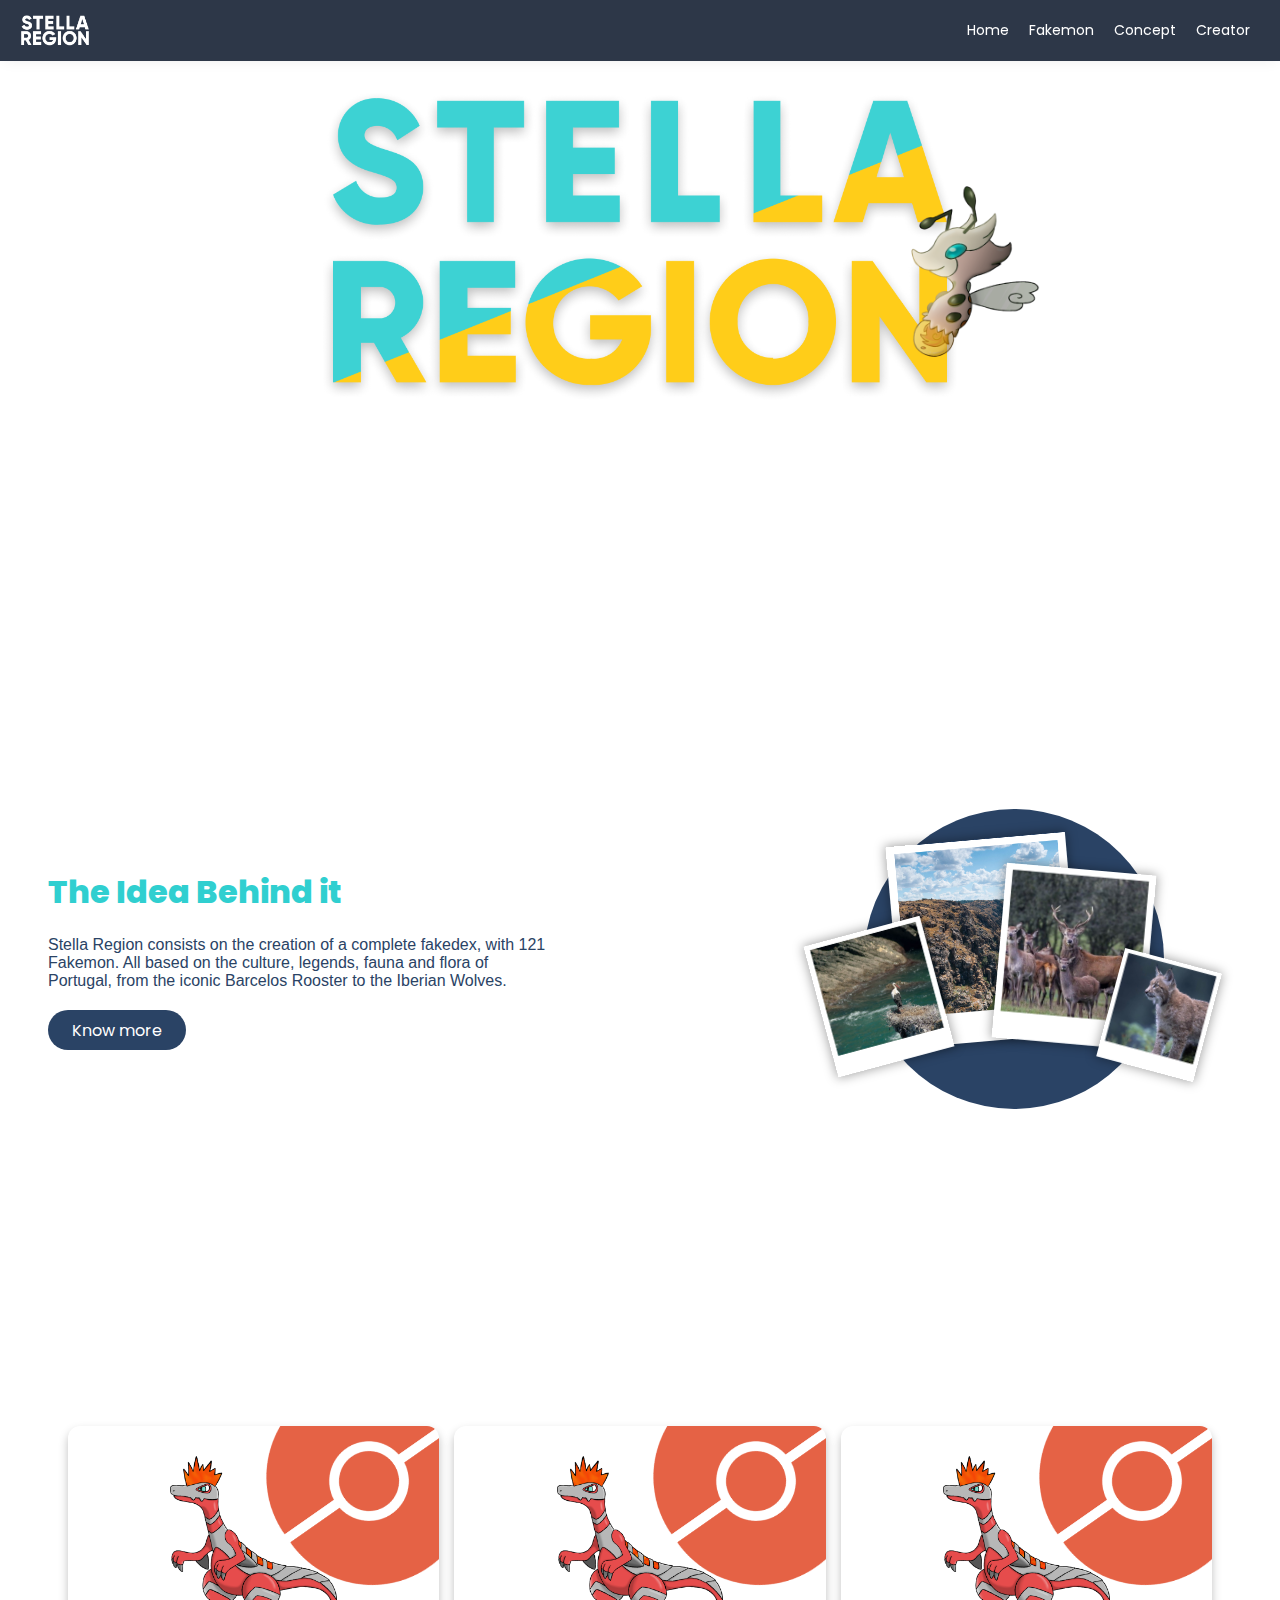
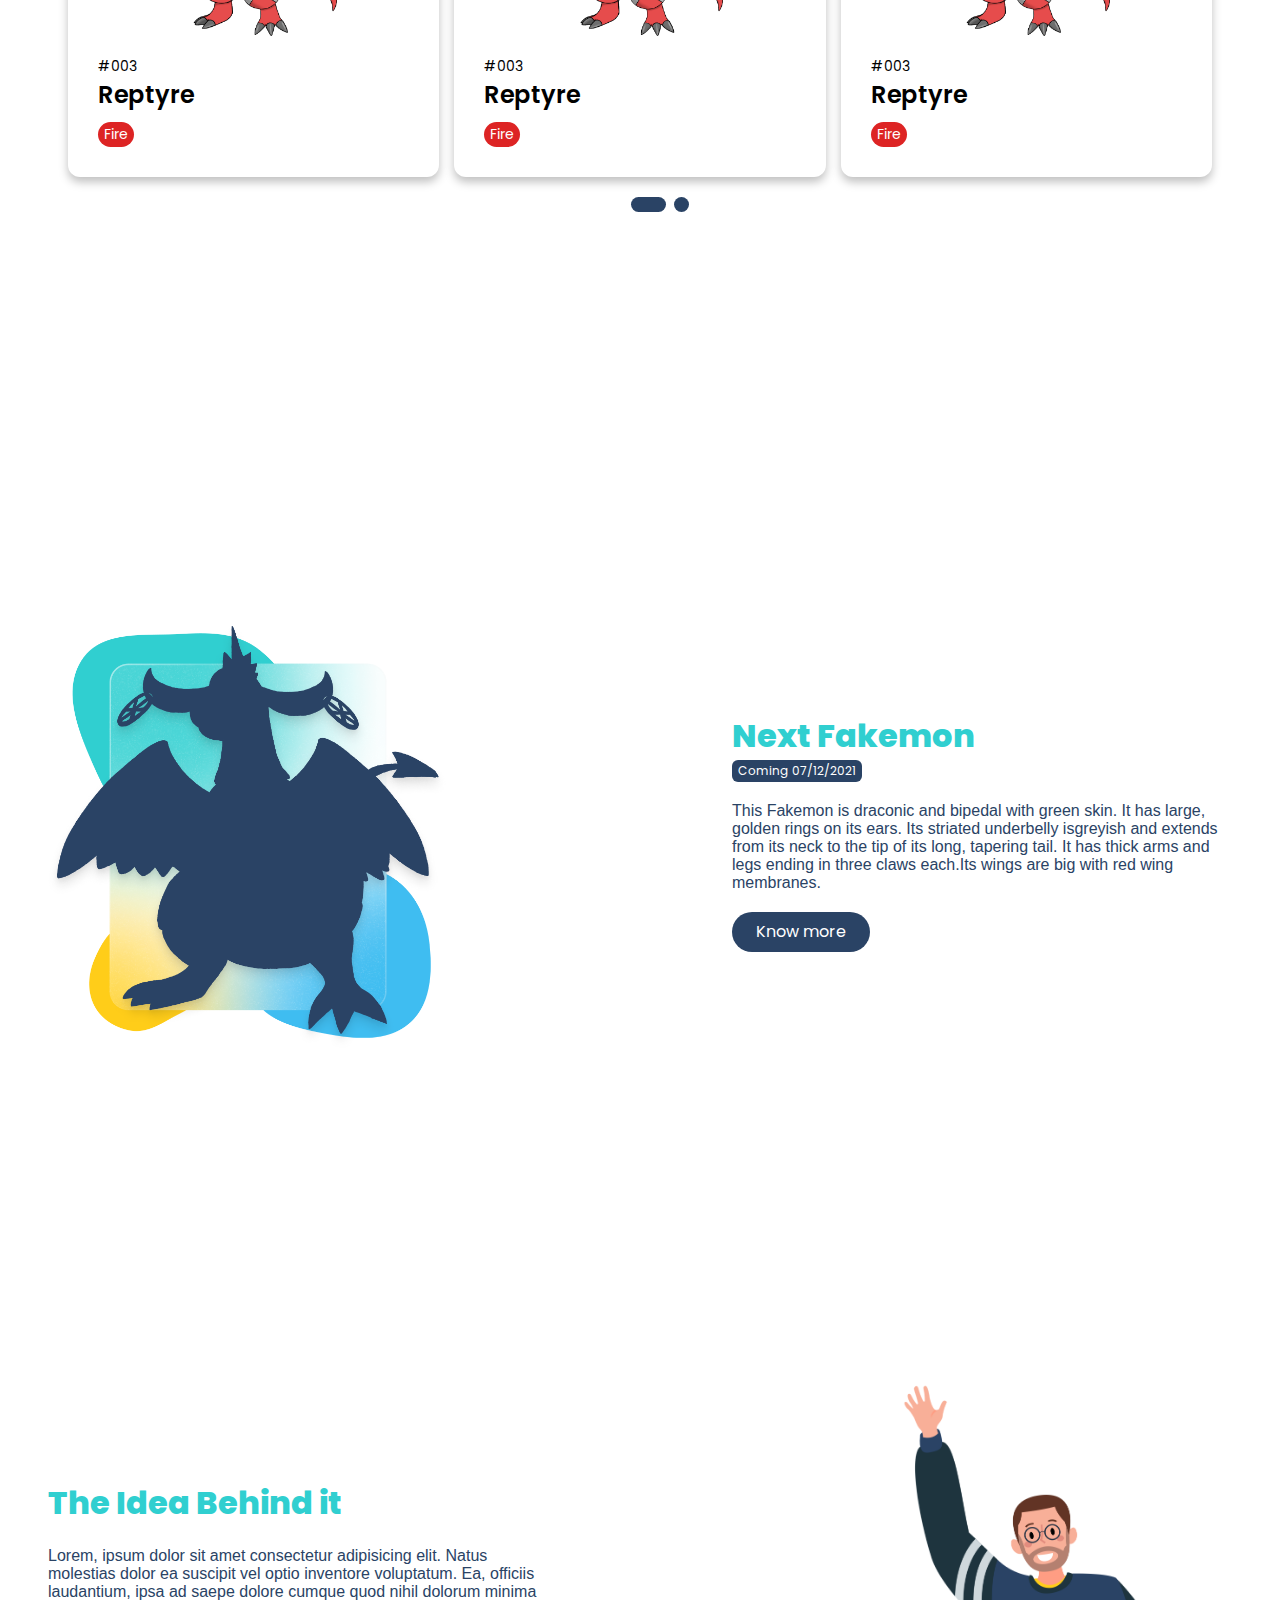
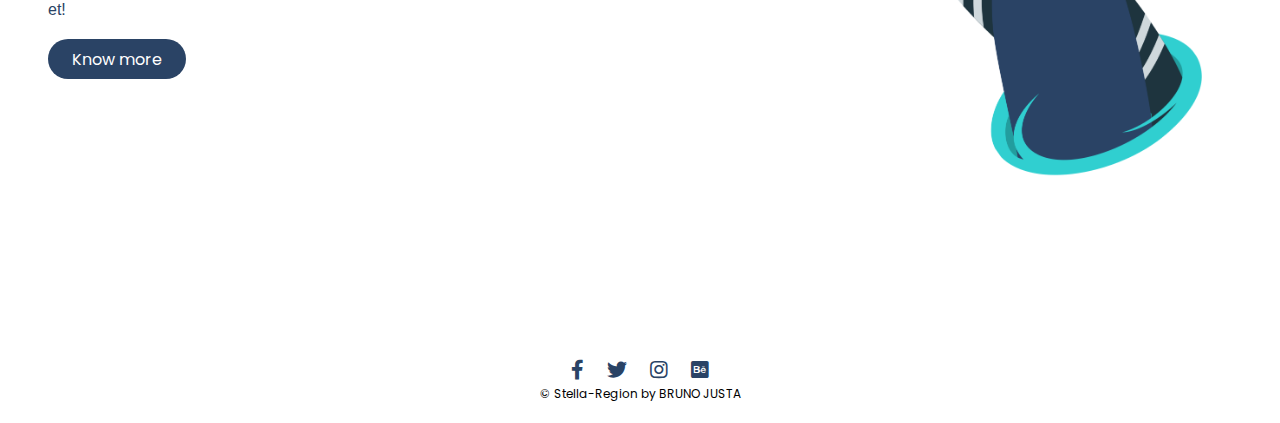
==== index.html @ 20114330 "home" ====
<!DOCTYPE html>
<html lang="en">

<head>
    <meta charset="UTF-8" />
    <meta http-equiv="X-UA-Compatible" content="IE=edge" />
    <meta name="viewport" content="width=device-width, initial-scale=1, shrink-to-fit=no" />
    <title>Document</title>
    <link rel="stylesheet" href="./home.css" />
    <link rel="stylesheet" href="https://cdnjs.cloudflare.com/ajax/libs/font-awesome/5.15.2/css/all.min.css" />
</head>

<body>
    <div class="nav">
        <img src="./logo.png" alt="" srcset="" style="width: 70px" />
        <ul style="display: flex; color: white; font-family: Poppins; font-size: 14px;">
            <li style="padding: 10px">Home</li>
            <li style="padding: 10px">Fakemon</li>
            <li style="padding: 10px">Concept</li>
            <li style="padding: 10px">Creator</li>
        </ul>
    </div>
    <div class="header" style="opacity: 1; position: relative; width: 100vw">
        <img src="./stella.png" alt="" srcset="" class="logo" />
        <img src="./phospiri.png" alt="" srcset="" class="phospiri" />
    </div>
    <div class="concept-section">
        <div class="concept-text">
            <h1 class="title">The Idea Behind it</h1>
            <p class="text">
                Stella Region consists on the creation of a complete fakedex, with 121 Fakemon. All based on the
                culture, legends, fauna and flora of Portugal, from the iconic Barcelos Rooster to the Iberian Wolves.
            </p>
            <button class="button">Know more</button>
        </div>
        <div class="concept-img">

            <div class="circle">
                <img class="first-photo" src="./photo1.png" />
                <img class="second-photo" src="./photo2.png" />
                <img class="third-photo" src="./photo3.png" />
                <img class="fourth-photo" src="./photo4.png" />
            </div>
        </div>
    </div>
    <div class="slider-section">

        <div class="container">
            <input type="radio" name="dot" id="one">
            <input type="radio" name="dot" id="two">
            <div class="main-card">
                <div class="cards">
                    <div class="card">
                        <div class="content">
                            <div class="img">
                                <img src="./reptyre.png" alt="">
                            </div>
                            <div class="details">
                                <div class="number">#003</div>
                                <div class="name">Reptyre</div>
                            </div>
                            <div class="type-fire"> Fire </div>
                            <img class="back-ball" src="./ball.png" alt="" srcset="">

                        </div>
                    </div>
                    <div class="card">
                        <div class="content">
                            <div class="img">
                                <img src="./reptyre.png" alt="">
                            </div>
                            <div class="details">
                                <div class="number">#003</div>
                                <div class="name">Reptyre</div>
                            </div>
                            <div class="type-fire"> Fire </div>
                            <img class="back-ball" src="./ball.png" alt="" srcset="">

                        </div>
                    </div>
                    <div class="card">
                        <div class="content">
                            <div class="img">
                                <img src="./reptyre.png" alt="">
                            </div>
                            <div class="details">
                                <div class="number">#003</div>
                                <div class="name">Reptyre</div>
                            </div>
                            <div class="type-fire"> Fire </div>
                            <img class="back-ball" src="./ball.png" alt="" srcset="">

                        </div>
                    </div>
                </div>
                <div class="cards">
                    <div class="card">
                        <div class="content">
                            <div class="img">
                                <img src="./reptyre.png" alt="">
                            </div>
                            <div class="details">
                                <div class="number">#003</div>
                                <div class="name">Reptyre</div>
                            </div>
                            <div class="type-fire"> Fire </div>
                            <img class="back-ball" src="./ball.png" alt="" srcset="">

                        </div>
                    </div>
                    <div class="card">
                        <div class="content">
                            <div class="img">
                                <img src="./reptyre.png" alt="">
                            </div>
                            <div class="details">
                                <div class="number">#003</div>
                                <div class="name">Reptyre</div>
                            </div>
                            <div class="type-fire"> Fire </div>
                            <img class="back-ball" src="./ball.png" alt="" srcset="">

                        </div>
                    </div>
                    <div class="card">
                        <div class="content">
                            <div class="img">
                                <img src="./reptyre.png" alt="">
                            </div>
                            <div class="details">
                                <div class="number">#003</div>
                                <div class="name">Reptyre</div>
                            </div>
                            <div class="type-fire"> Fire </div>
                            <img class="back-ball" src="./ball.png" alt="" srcset="">

                        </div>
                    </div>
                </div>
            </div>
            <div class="buttons">
                <label for="one" class=" active one"></label>
                <label for="two" class="two"></label>
            </div>
        </div>
    </div>
    <div class="teaser-section">
        <div class="teaser-img">
            <img src="./next.png" alt="" srcset="" style="max-width: 400px;">
        </div>
        <div class="teaser-text">
            <h1 class="title">Next Fakemon</h1>
            <p class="badge">Coming 07/12/2021</p>
            <p class="text">
                This Fakemon is draconic and bipedal with green skin. It has large, golden rings on its ears. Its
                striated underbelly isgreyish and extends from its neck to the tip of its long, tapering tail. It has
                thick arms and legs ending in three claws each.Its wings are big with red wing membranes.
            </p>
            <button class="button">Know more</button>
        </div>
    </div>
    <div class="creator-section">
        <div class="creator-text">
            <h1 class="title">The Idea Behind it</h1>
            <p class="text">
                Lorem, ipsum dolor sit amet consectetur adipisicing elit. Natus
                molestias dolor ea suscipit vel optio inventore voluptatum. Ea,
                officiis laudantium, ipsa ad saepe dolore cumque quod nihil dolorum
                minima et!
            </p>
            <button class="button">Know more</button>
        </div>
        <div class="creator-img">
            <img src="./creator.png" alt="" srcset="" style="width: 300px;">
        </div>
    </div>
    </div>
    <footer class="footer">
        <div class="social">
            <a href="#"><i class="fab fa-facebook-f"></i></a>
            <a href="#"><i class="fab fa-twitter"></i></a>
            <a href="#"><i class="fab fa-instagram"></i></a>
            <a href="#"><i class="fab fa-behance-square"></i></a>
        </div>
        <p class="signature">© Stella-Region by BRUNO JUSTA</p>
    </footer>
</body>

</html>
---- home.css ----
@import url("https://fonts.googleapis.com/css2?family=Poppins:ital,wght@0,100;0,200;0,300;0,400;0,500;0,600;0,700;0,800;0,900;1,100;1,200;1,300;1,400;1,500;1,600;1,700;1,800;1,900&display=swap");

* {
  margin: 0;
  padding: 0;
  border: 0;
  font-size: 100%;
  font: inherit;
  vertical-align: baseline;
}

ol,
ul {
  list-style: none;
}

table {
  border-collapse: collapse;
  border-spacing: 0;
}

html {
  box-sizing: border-box;
}

body {
  padding-top: 20px;
  box-sizing: border-box;
  overflow-x: hidden;
  display: flex;
  flex-direction: column;
  justify-content: center;
  align-items: center;
}

*,
*:before,
*:after {
  box-sizing: inherit;
}

:root {
  --primary: #2a4365;
  --secundary: #30cfd0;
  --yellow: #ffd600;
  --terciary: #2d3748;
  --gray: #f7fafc;
  --shadow: 0px 0px 15px -3px rgba(0, 0, 0, 0.1),
    0px 0px 6px -2px rgba(0, 0, 0, 0.05);
}

.nav {
  width: 100%;
  background-color: var(--terciary);
  position: fixed;
  top: 0px;
  z-index: 100;
  padding: 10px 20px 10px 20px;
  display: flex;
  justify-content: space-between;
  align-items: center;
  box-shadow: var(--shadow);
}

.header {
  background-image: url("backstella.jpg");
  height: 700px;
  background-attachment: fixed;
  background-position: center;
  background-repeat: no-repeat;
  background-size: cover;
  width: 100%;
}

.title {
  color: var(--secundary);
  font-size: 2rem;
  font-family: Poppins;
  font-weight: 800;
  margin-bottom: 20px;
  text-align: center;
}

.teaser-text h1 {
  margin-bottom: 0px;
}

.badge {
  background-color: var(--primary);
  color: white;
  font-family: Poppins;
  font-size: 12px;
  padding: 2px 6px 2px 6px;
  border: 0;
  border-radius: 6px;
  margin-bottom: 20px;
}

.text {
  color: var(--primary);
  font-size: 1rem;
  font-family: Arial, Helvetica, sans-serif;
  font-weight: 400;
  margin-bottom: 20px;
}

.button {
  background-color: var(--primary);
  border: none;
  color: white;
  font-family: Poppins;
  font-size: 16px;
  height: 40px;
  border-radius: 100px;
  padding: 0 24px 0 24px;
  cursor: pointer;
  transition: all 200ms ease-in-out;
  position: relative;
  overflow: hidden;
  z-index: 1;
}

.button:hover {
  transform: scale(1.05);
  color: #fff;
}

.button::after {
  content: "";
  position: absolute;
  display: block;
  transform: skewX(15deg);
  top: 0;
  right: -10%;
  width: 0;
  height: 100%;
  background: var(--secundary);
  z-index: -1;
  transition: width 400ms ease-in-out;
}

.button:hover::after {
  left: -10%;
  width: 120%;
}

/* -------- */
/* POLAROIDS */
/* -------- */
.concept-img {
  position: relative;
}

img[class$="-photo"] {
  position: absolute;
  box-shadow: 0px 0px 11px 1px rgba(0, 0, 0, 0.36);
  transition: all 200ms ease-in-out;
}

img[class$="-photo"]:hover {
  transform: scale(1.1);
}

.first-photo {
  width: 120px;
  top: 40%;
  bottom: 0;
  left: -15%;
  right: 0;
  margin-right: auto;
  margin-bottom: auto;
  transform: rotate(-15deg);
  z-index: 20;
}

.second-photo {
  width: 180px;
  top: 10%;
  bottom: 0;
  left: 10%;
  right: 0;
  margin-right: auto;
  margin-bottom: auto;
  transform: rotate(-5deg);
  z-index: 10;
}

.third-photo {
  width: 150px;
  top: 20%;
  bottom: 0;
  left: 0;
  right: 5%;
  margin-left: auto;
  margin-bottom: auto;
  transform: rotate(5deg);
  z-index: 20;
}

.fourth-photo {
  width: 100px;
  top: 50%;
  bottom: 0;
  left: 0;
  right: -15%;
  margin-left: auto;
  margin-bottom: auto;
  transform: rotate(15deg);
  z-index: 30;
}

.circle {
  width: 300px;
  height: 300px;
  position: absolute;
  top: 0;
  bottom: 0;
  left: 0;
  right: 10%;
  margin-top: auto;
  margin-left: auto;
  margin-bottom: auto;
  background-color: #2a4365;
  border: 0px;
  border-radius: 100%;
  z-index: 0;
}

/* -------- */
/* POLAROIDS */
/* -------- */

.footer {
  width: 100%;
  /*  position: absolute; */
  bottom: 0;
  margin-bottom: 20px;
  display: flex;
  flex-direction: column;
  align-items: center;
  justify-content: center;
  font-size: 12px;
  font-family: Poppins;
}

.social a {
  color: #2a4365;
  margin: 0 10px 10px 10px;
  font-size: 20px;
}

div[class$="-section"] {
  width: 100%;
  max-width: 1440px;
  display: flex;
  justify-content: space-between;
  align-items: center;
  padding: 3em;
  margin: 100px 0 100px 0;
}

div[class$="-text"] {
  width: 100%;
  max-width: 500px;
  display: flex;
  flex-direction: column;
  justify-content: center;
  align-items: flex-start;
}

div[class$="-img"] {
  width: 100%;
}

.teaser-img {
  display: flex;
  justify-content: flex-start;
  align-items: flex-start;
}

.creator-img {
  display: flex;
  justify-content: flex-end;
  align-items: flex-end;
  padding: 30px;
}

.logo {
  width: 50vw;
  position: absolute;
  left: 0;
  top: 10%;
  bottom: 0;
  right: 0;
  margin-bottom: auto;
  margin-left: auto;
  margin-right: auto;
}

.phospiri {
  width: 100vw;
  position: absolute;
  top: 0;
  bottom: 0;
  right: -5%;
  left: 0;
  margin-bottom: auto;
  margin-left: auto;
}

.container {
  width: 100%;
  overflow: hidden;
  padding: 80px 0;
}

.container .main-card {
  display: flex;
  justify-content: space-evenly;
  width: 200%;
  transition: 1s;
}

#two:checked ~ .main-card {
  margin-left: -100%;
}

.container .main-card .cards {
  width: calc(100% / 2 - 10px);
  display: flex;
  margin: 0 20px;
  justify-content: space-between;
}

.main-card .cards .card {
  width: calc(100% / 3 - 10px);
  background: #fff;
  border-radius: 12px;
  padding: 30px;
  box-shadow: 0 5px 10px rgba(0, 0, 0, 0.25);
  transition: all 0.4s ease;
  position: relative;
  overflow: hidden;
}

.main-card .cards .card:hover {
  transform: translateY(-15px);
}

.cards .card .content {
  width: 100%;
  display: flex;
  flex-direction: column;
  justify-content: flex-start;
  align-items: flex-start;
  text-align: start;
}

.cards .card .content .img {
  height: 180px;
  width: 180px;
  align-self: center;
  margin-bottom: 20px;
  z-index: 10;
}

.card .content .img img {
  height: 100%;
  width: 100%;
  object-fit: contain;
  z-index: 10;
}

.card .content .name {
  font-size: 24px;
  font-weight: 600;
  font-family: Poppins;
}

.card .content .number {
  font-size: 14px;
  font-weight: 400;
  font-family: Poppins;
}

.card .content .type-fire {
  margin-top: 10px;
  display: flex;
  justify-content: center;
  align-items: center;
}

.type-fire {
  font-family: Poppins;
  font-weight: 400;
  font-size: 14px;
  color: #fff;
  border-radius: 100px;
  border: 0;
  background: #dd2424;
  padding: 2px 6px 2px 6px;
}

.back-ball {
  width: 200px;
  position: absolute;
  z-index: 1;
  top: -50px;
  right: -30px;
  left: 0;
  bottom: 0;
  margin-left: auto;
  margin-bottom: auto;
  transform: rotate(-35deg);
}

.container .buttons {
  width: 100%;
  display: flex;
  justify-content: center;
  margin: 20px;
}

.buttons label {
  height: 15px;
  width: 15px;
  border-radius: 20px;
  background: #2a4365;
  margin: 0 4px;
  cursor: pointer;
  transition: all 0.5s ease;
}

.buttons label.active {
  width: 35px;
}

#one:checked ~ .buttons .one {
  width: 35px;
}

#one:checked ~ .buttons.two {
  width: 15px;
}

#two:checked ~ .buttons .one {
  width: 15px;
}

#two:checked ~ .buttons .two {
  width: 35px;
}

input[type="radio"] {
  display: none;
}

@media (max-width: 768px) {
  .main-card .cards .card {
    margin: 20px 0 10px 0;
    width: calc(100% / 2 - 10px);
  }

  .container .main-card .cards {
    flex-wrap: wrap;
  }
}

@media (max-width: 600px) {
  .main-card .cards .card {
    /* margin: 20px 0 10px 0; */
    width: 100%;
  }

  .container .main-card .cards {
    flex-wrap: wrap;
  }
}

@media only screen and (max-width: 900px) {
  div[class$="-text"] {
    align-items: center;
  }

  .text {
    text-align: center;
  }

  .concept-section {
    flex-direction: column;
  }

  .concept-img {
    margin: 250px 0 100px 0;
  }

  .teaser-section {
    flex-direction: column;
  }

  .creator-section {
    flex-direction: column;
  }

  .teaser-section {
    flex-direction: column-reverse;
  }

  .circle {
    right: 0;
    margin-right: auto;
  }

  .creator-img,
  .teaser-img {
    display: flex;
    justify-content: center;
    align-items: center;
    padding: 30px;
    margin-top: 80px;
  }

  .title {
    font-size: 1.8rem;
  }

  .header {
    background-image: url("back2.png");
    height: 700px;
    background-attachment: fixed;
    background-position: center;
    background-repeat: no-repeat;
    background-size: cover;
    width: 100%;
  }

  .phospiri {
    display: none;
  }

  .logo {
    width: 80vw;
  }
}
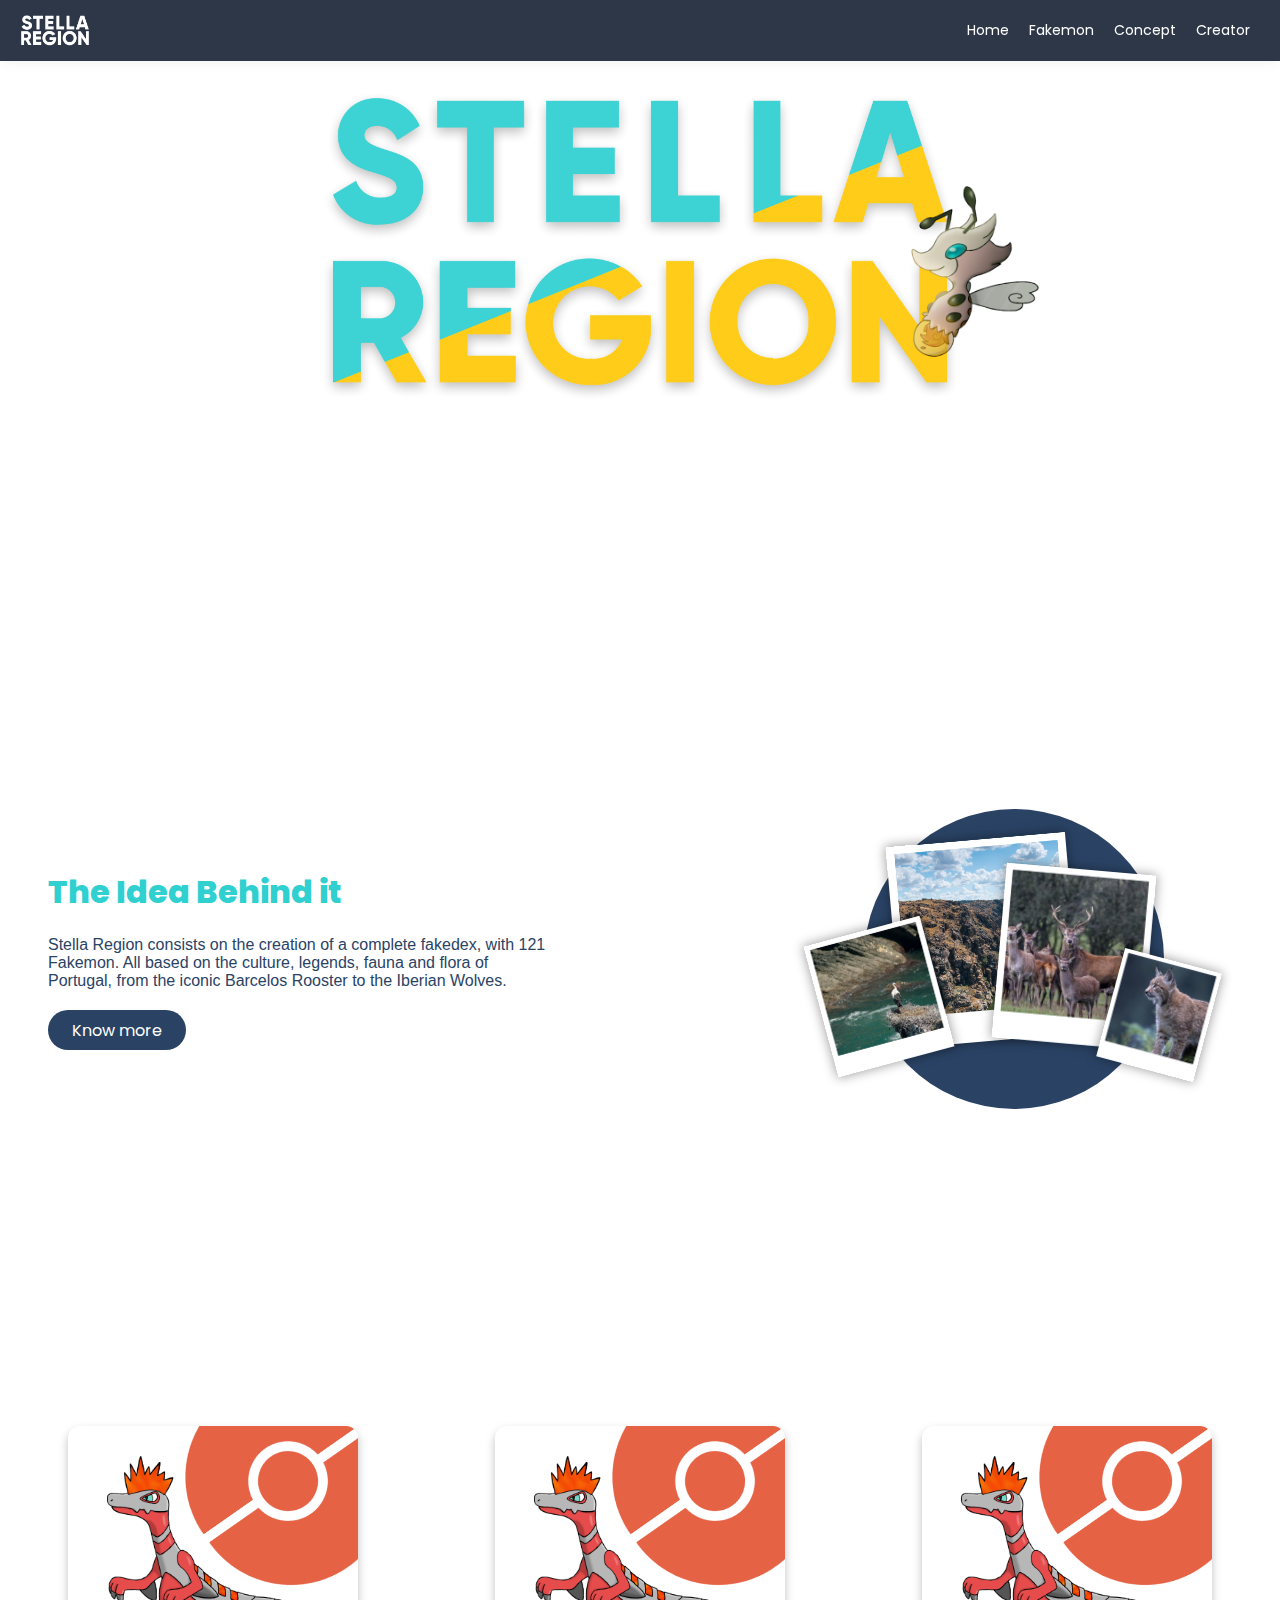
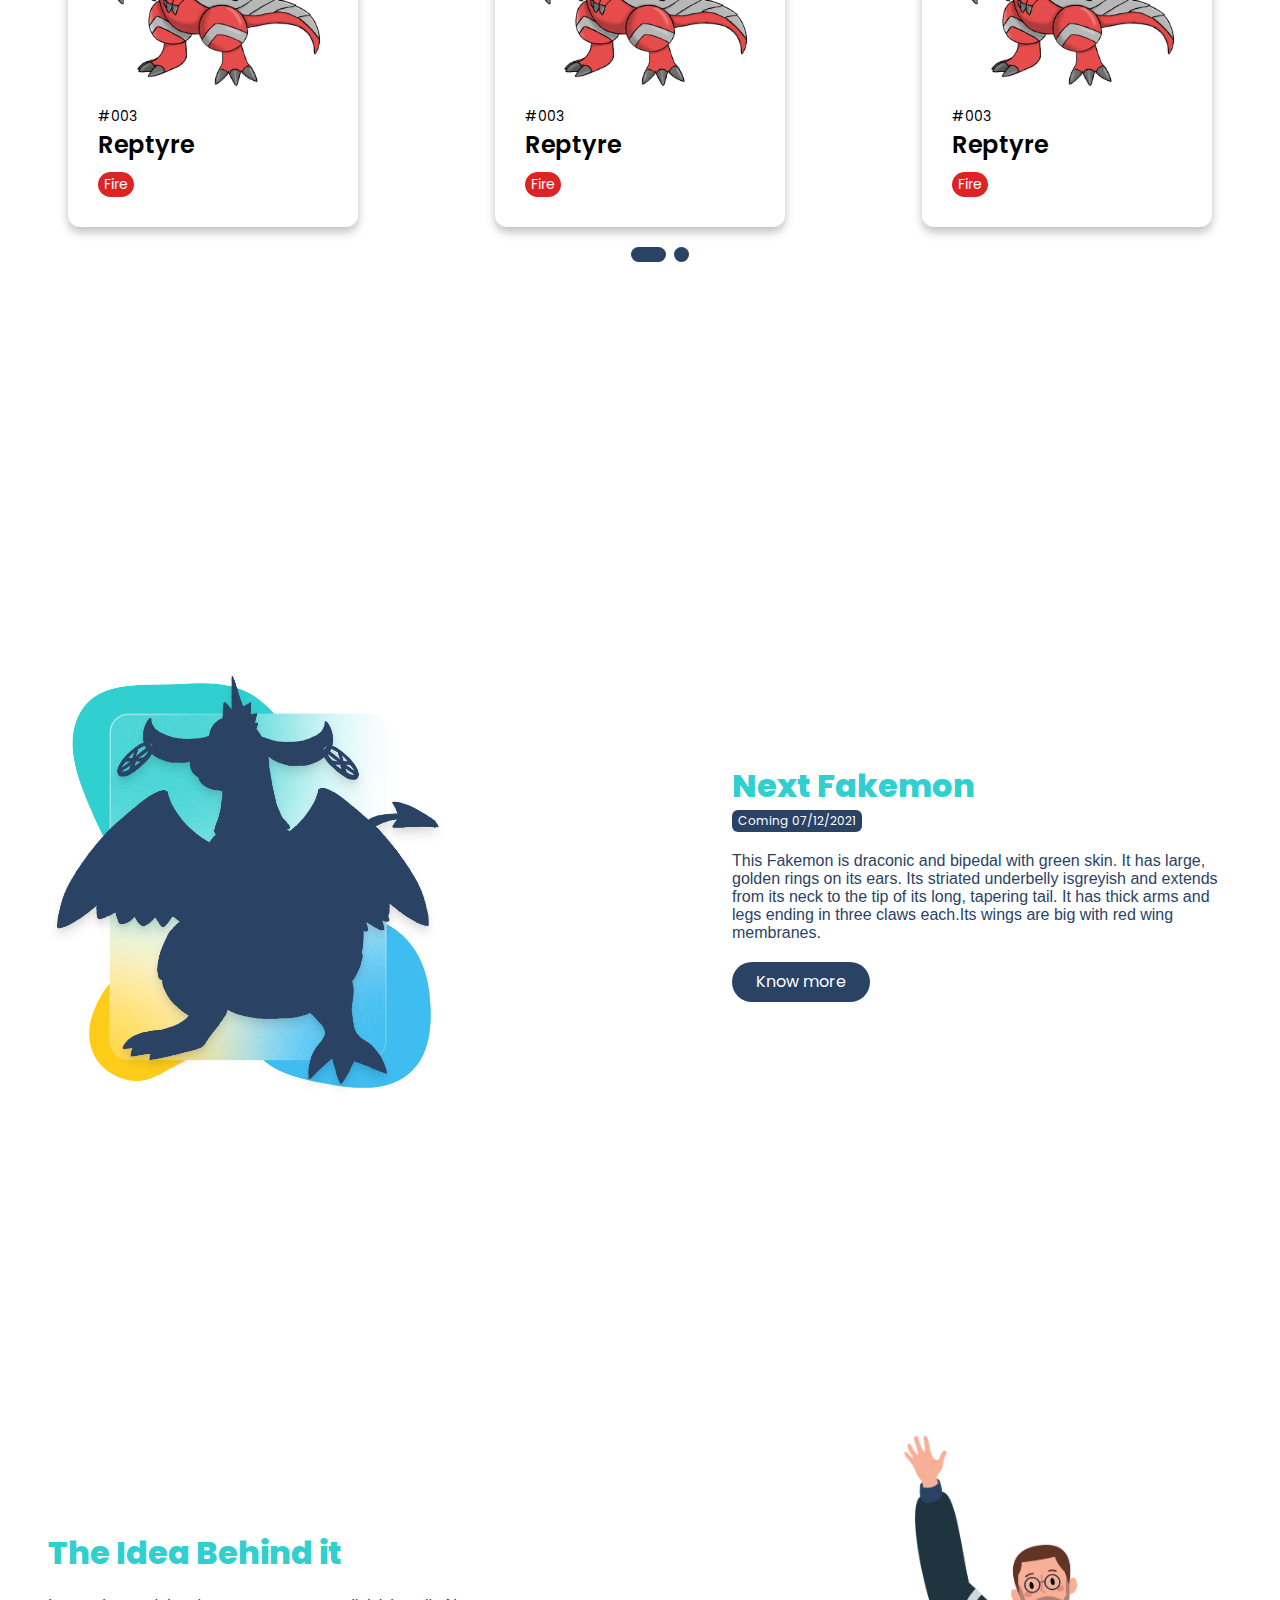
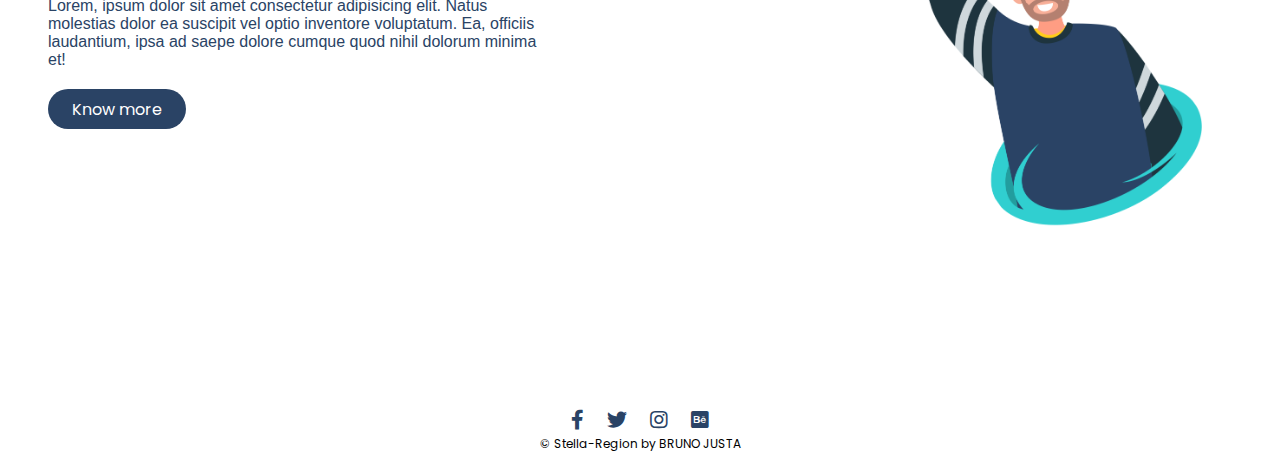
==== commit daff22ee: "more updates" ====
--- a/index.html
+++ b/index.html
@@ -6,7 +6,7 @@
     <meta http-equiv="X-UA-Compatible" content="IE=edge" />
     <meta name="viewport" content="width=device-width, initial-scale=1, shrink-to-fit=no" />
     <title>Document</title>
-    <link rel="stylesheet" href="./home.css" />
+    <link rel="stylesheet" href="./index.css" />
     <link rel="stylesheet" href="https://cdnjs.cloudflare.com/ajax/libs/font-awesome/5.15.2/css/all.min.css" />
 </head>
 
@@ -43,6 +43,7 @@
             </div>
         </div>
     </div>
+    
     <div class="slider-section">
 
         <div class="container">
--- a/index.css
+++ b/index.css
@@ -0,0 +1,544 @@
+@import url("https://fonts.googleapis.com/css2?family=Poppins:ital,wght@0,100;0,200;0,300;0,400;0,500;0,600;0,700;0,800;0,900;1,100;1,200;1,300;1,400;1,500;1,600;1,700;1,800;1,900&display=swap");
+
+* {
+  margin: 0;
+  padding: 0;
+  border: 0;
+  font-size: 100%;
+  font: inherit;
+  vertical-align: baseline;
+}
+
+ol,
+ul {
+  list-style: none;
+}
+
+table {
+  border-collapse: collapse;
+  border-spacing: 0;
+}
+
+html {
+  box-sizing: border-box;
+}
+
+body {
+  padding-top: 20px;
+  box-sizing: border-box;
+  overflow-x: hidden;
+  display: flex;
+  flex-direction: column;
+  justify-content: center;
+  align-items: center;
+}
+
+*,
+*:before,
+*:after {
+  box-sizing: inherit;
+}
+
+:root {
+  --primary: #2a4365;
+  --secundary: #30cfd0;
+  --yellow: #ffd600;
+  --terciary: #2d3748;
+  --gray: #f7fafc;
+  --shadow: 0px 0px 15px -3px rgba(0, 0, 0, 0.1),
+    0px 0px 6px -2px rgba(0, 0, 0, 0.05);
+}
+
+.nav {
+  width: 100%;
+  background-color: var(--terciary);
+  position: fixed;
+  top: 0px;
+  z-index: 100;
+  padding: 10px 20px 10px 20px;
+  display: flex;
+  justify-content: space-between;
+  align-items: center;
+  box-shadow: var(--shadow);
+}
+
+.header {
+  background-image: url("backstella.jpg");
+  height: 700px;
+  background-attachment: fixed;
+  background-position: center;
+  background-repeat: no-repeat;
+  background-size: cover;
+  width: 100%;
+}
+
+.title {
+  color: var(--secundary);
+  font-size: 2rem;
+  font-family: Poppins;
+  font-weight: 800;
+  margin-bottom: 20px;
+  text-align: center;
+}
+
+.teaser-text h1 {
+  margin-bottom: 0px;
+}
+
+.badge {
+  background-color: var(--primary);
+  color: white;
+  font-family: Poppins;
+  font-size: 12px;
+  padding: 2px 6px 2px 6px;
+  border: 0;
+  border-radius: 6px;
+  margin-bottom: 20px;
+}
+
+.text {
+  color: var(--primary);
+  font-size: 1rem;
+  font-family: Arial, Helvetica, sans-serif;
+  font-weight: 400;
+  margin-bottom: 20px;
+}
+
+.button {
+  background-color: var(--primary);
+  border: none;
+  color: white;
+  font-family: Poppins;
+  font-size: 16px;
+  height: 40px;
+  border-radius: 100px;
+  padding: 0 24px 0 24px;
+  cursor: pointer;
+  transition: all 200ms ease-in-out;
+  position: relative;
+  overflow: hidden;
+  z-index: 1;
+}
+
+.button:hover {
+  transform: scale(1.05);
+  color: #fff;
+}
+
+.button::after {
+  content: "";
+  position: absolute;
+  display: block;
+  transform: skewX(15deg);
+  top: 0;
+  right: -10%;
+  width: 0;
+  height: 100%;
+  background: var(--secundary);
+  z-index: -1;
+  transition: width 400ms ease-in-out;
+}
+
+.button:hover::after {
+  left: -10%;
+  width: 120%;
+}
+
+/* -------- */
+/* POLAROIDS */
+/* -------- */
+.concept-img {
+  position: relative;
+}
+
+img[class$="-photo"] {
+  position: absolute;
+  box-shadow: 0px 0px 11px 1px rgba(0, 0, 0, 0.36);
+  transition: all 200ms ease-in-out;
+}
+
+img[class$="-photo"]:hover {
+  transform: scale(1.1);
+}
+
+.first-photo {
+  width: 120px;
+  top: 40%;
+  bottom: 0;
+  left: -15%;
+  right: 0;
+  margin-right: auto;
+  margin-bottom: auto;
+  transform: rotate(-15deg);
+  z-index: 20;
+}
+
+.second-photo {
+  width: 180px;
+  top: 10%;
+  bottom: 0;
+  left: 10%;
+  right: 0;
+  margin-right: auto;
+  margin-bottom: auto;
+  transform: rotate(-5deg);
+  z-index: 10;
+}
+
+.third-photo {
+  width: 150px;
+  top: 20%;
+  bottom: 0;
+  left: 0;
+  right: 5%;
+  margin-left: auto;
+  margin-bottom: auto;
+  transform: rotate(5deg);
+  z-index: 20;
+}
+
+.fourth-photo {
+  width: 100px;
+  top: 50%;
+  bottom: 0;
+  left: 0;
+  right: -15%;
+  margin-left: auto;
+  margin-bottom: auto;
+  transform: rotate(15deg);
+  z-index: 30;
+}
+
+.circle {
+  width: 300px;
+  height: 300px;
+  position: absolute;
+  top: 0;
+  bottom: 0;
+  left: 0;
+  right: 10%;
+  margin-top: auto;
+  margin-left: auto;
+  margin-bottom: auto;
+  background-color: #2a4365;
+  border: 0px;
+  border-radius: 100%;
+  z-index: 0;
+}
+
+/* -------- */
+/* POLAROIDS */
+/* -------- */
+
+.footer {
+  width: 100%;
+  /*  position: absolute; */
+  bottom: 0;
+  margin-bottom: 20px;
+  display: flex;
+  flex-direction: column;
+  align-items: center;
+  justify-content: center;
+  font-size: 12px;
+  font-family: Poppins;
+}
+
+.social a {
+  color: #2a4365;
+  margin: 0 10px 10px 10px;
+  font-size: 20px;
+}
+
+div[class$="-section"] {
+  width: 100%;
+  max-width: 1440px;
+  display: flex;
+  justify-content: space-between;
+  align-items: center;
+  padding: 3em;
+  margin: 100px 0 100px 0;
+}
+
+div[class$="-text"] {
+  width: 100%;
+  max-width: 500px;
+  display: flex;
+  flex-direction: column;
+  justify-content: center;
+  align-items: flex-start;
+}
+
+div[class$="-img"] {
+  width: 100%;
+}
+
+.teaser-img {
+  display: flex;
+  justify-content: flex-start;
+  align-items: flex-start;
+}
+
+.creator-img {
+  display: flex;
+  justify-content: flex-end;
+  align-items: flex-end;
+  padding: 30px;
+}
+
+.logo {
+  width: 50vw;
+  position: absolute;
+  left: 0;
+  top: 10%;
+  bottom: 0;
+  right: 0;
+  margin-bottom: auto;
+  margin-left: auto;
+  margin-right: auto;
+}
+
+.phospiri {
+  width: 100vw;
+  position: absolute;
+  top: 0;
+  bottom: 0;
+  right: -5%;
+  left: 0;
+  margin-bottom: auto;
+  margin-left: auto;
+}
+
+.container {
+  width: 100%;
+  overflow: hidden;
+  padding: 80px 0;
+}
+
+.container .main-card {
+  display: flex;
+  justify-content: space-evenly;
+  width: 200%;
+  transition: 1s;
+}
+
+#two:checked ~ .main-card {
+  margin-left: -100%;
+}
+
+.container .main-card .cards {
+  width: calc(100% / 2 - 10px);
+  display: flex;
+  margin: 0 20px;
+  justify-content: space-between;
+}
+
+.main-card .cards .card {
+  max-width: 300px;
+  background: #fff;
+  border-radius: 12px;
+  padding: 30px;
+  box-shadow: 0 5px 10px rgba(0, 0, 0, 0.25);
+  transition: all 0.4s ease;
+  position: relative;
+  overflow: hidden;
+}
+
+.main-card .cards .card:hover {
+  transform: translateY(-15px);
+}
+
+.cards .card .content {
+  width: 100%;
+  display: flex;
+  flex-direction: column;
+  justify-content: flex-start;
+  align-items: flex-start;
+  text-align: start;
+}
+
+.cards .card .content .img {
+  height: 230px;
+  width: 230px;
+  align-self: center;
+  margin-bottom: 20px;
+  z-index: 10;
+}
+
+.card .content .img img {
+  height: 100%;
+  width: 100%;
+  object-fit: contain;
+  z-index: 10;
+}
+
+.card .content .name {
+  font-size: 24px;
+  font-weight: 600;
+  font-family: Poppins;
+}
+
+.card .content .number {
+  font-size: 14px;
+  font-weight: 400;
+  font-family: Poppins;
+}
+
+.card .content .type-fire {
+  margin-top: 10px;
+  display: flex;
+  justify-content: center;
+  align-items: center;
+}
+
+.type-fire {
+  font-family: Poppins;
+  font-weight: 400;
+  font-size: 14px;
+  color: #fff;
+  border-radius: 100px;
+  border: 0;
+  background: #dd2424;
+  padding: 2px 6px 2px 6px;
+}
+
+.back-ball {
+  width: 200px;
+  position: absolute;
+  z-index: 1;
+  top: -50px;
+  right: -30px;
+  left: 0;
+  bottom: 0;
+  margin-left: auto;
+  margin-bottom: auto;
+  transform: rotate(-35deg);
+}
+
+.container .buttons {
+  width: 100%;
+  display: flex;
+  justify-content: center;
+  margin: 20px;
+}
+
+.buttons label {
+  height: 15px;
+  width: 15px;
+  border-radius: 20px;
+  background: #2a4365;
+  margin: 0 4px;
+  cursor: pointer;
+  transition: all 0.5s ease;
+}
+
+.buttons label.active {
+  width: 35px;
+}
+
+#one:checked ~ .buttons .one {
+  width: 35px;
+}
+
+#one:checked ~ .buttons.two {
+  width: 15px;
+}
+
+#two:checked ~ .buttons .one {
+  width: 15px;
+}
+
+#two:checked ~ .buttons .two {
+  width: 35px;
+}
+
+input[type="radio"] {
+  display: none;
+}
+
+@media (max-width: 768px) {
+  .main-card .cards .card {
+    margin: 20px 0 10px 0;
+    width: calc(100% / 2 - 10px);
+  }
+
+  .container .main-card .cards {
+    flex-wrap: wrap;
+  }
+}
+
+@media (max-width: 600px) {
+  .main-card .cards .card {
+    /* margin: 20px 0 10px 0; */
+    width: 100%;
+  }
+
+  .container .main-card .cards {
+    flex-wrap: wrap;
+  }
+}
+
+@media only screen and (max-width: 900px) {
+  div[class$="-text"] {
+    align-items: center;
+  }
+
+  .text {
+    text-align: center;
+  }
+
+  .concept-section {
+    flex-direction: column;
+  }
+
+  .concept-img {
+    margin: 250px 0 100px 0;
+  }
+
+  .teaser-section {
+    flex-direction: column;
+  }
+
+  .creator-section {
+    flex-direction: column;
+  }
+
+  .teaser-section {
+    flex-direction: column-reverse;
+  }
+
+  .circle {
+    right: 0;
+    margin-right: auto;
+  }
+
+  .creator-img,
+  .teaser-img {
+    display: flex;
+    justify-content: center;
+    align-items: center;
+    padding: 30px;
+    margin-top: 80px;
+  }
+
+  .title {
+    font-size: 1.8rem;
+  }
+
+  .header {
+    background-image: url("back2.png");
+    height: 700px;
+    background-attachment: fixed;
+    background-position: center;
+    background-repeat: no-repeat;
+    background-size: cover;
+    width: 100%;
+  }
+
+  .phospiri {
+    display: none;
+  }
+
+  .logo {
+    width: 80vw;
+  }
+}
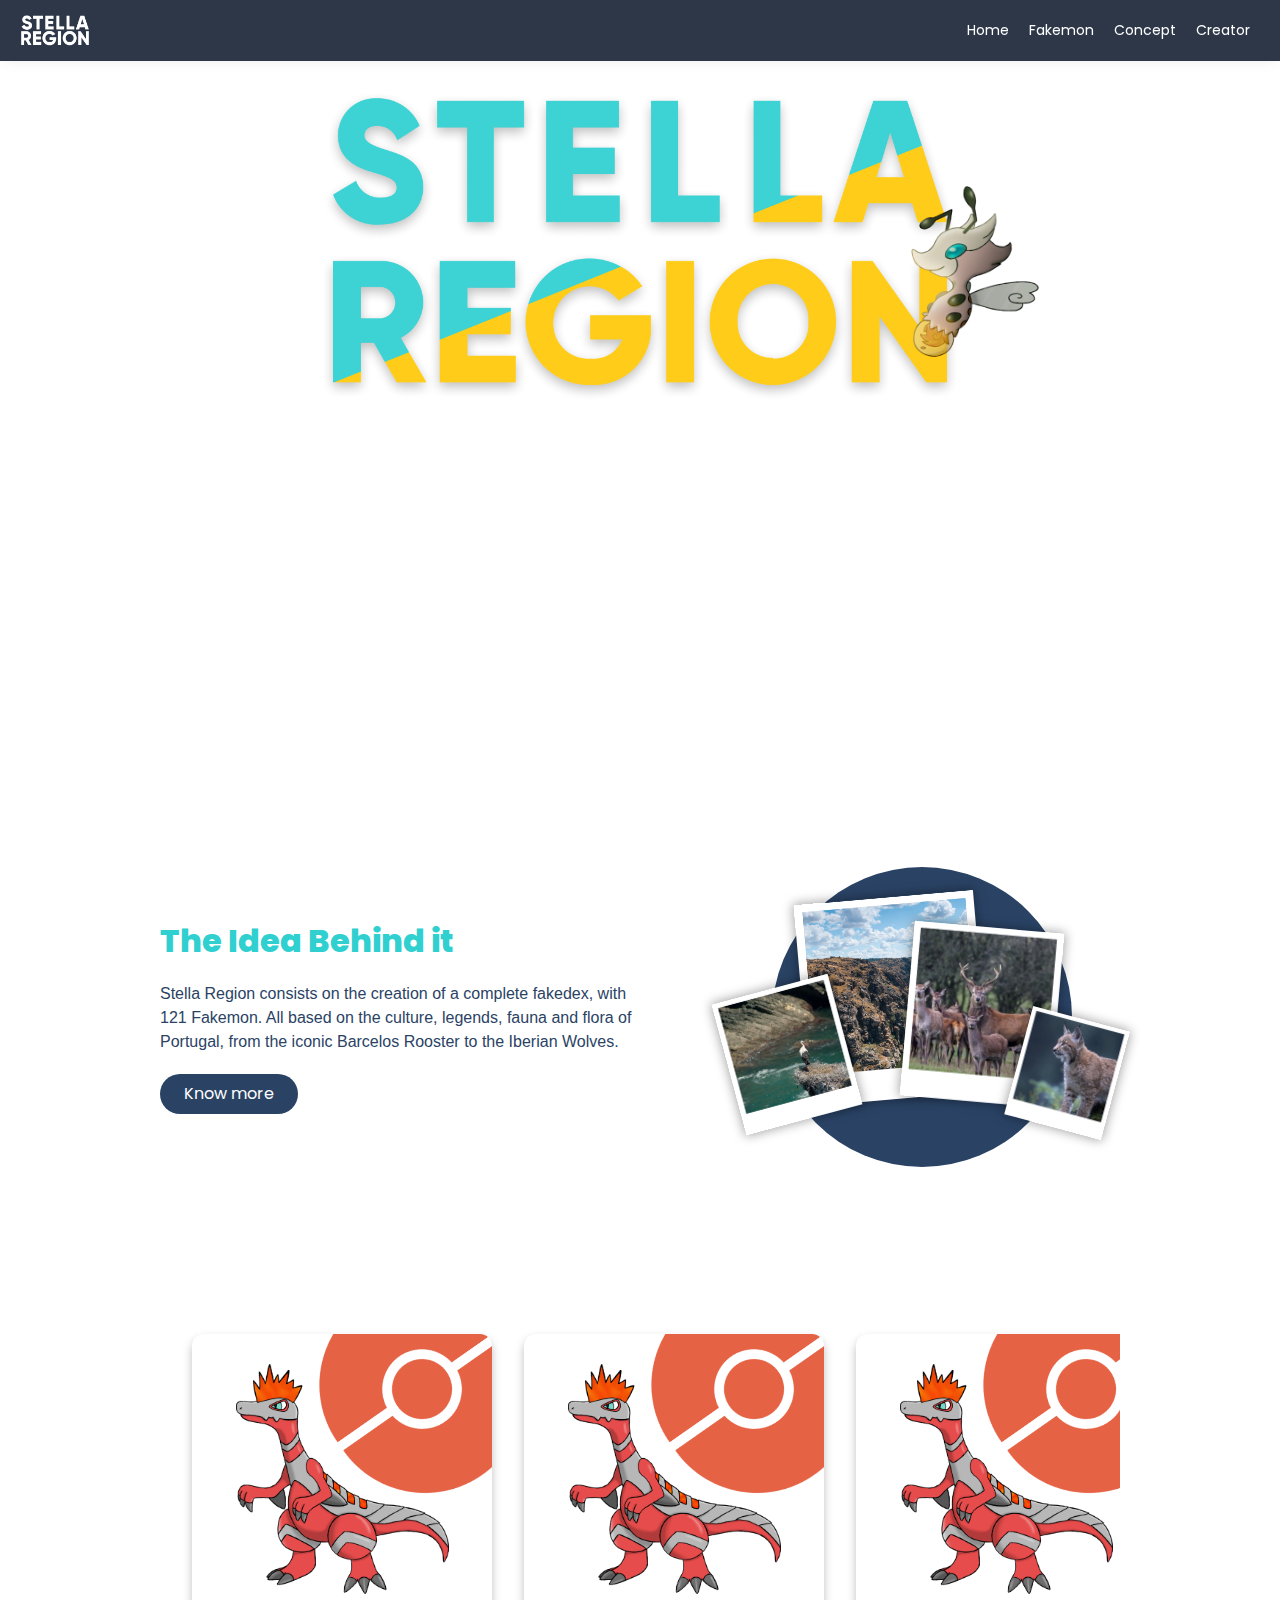
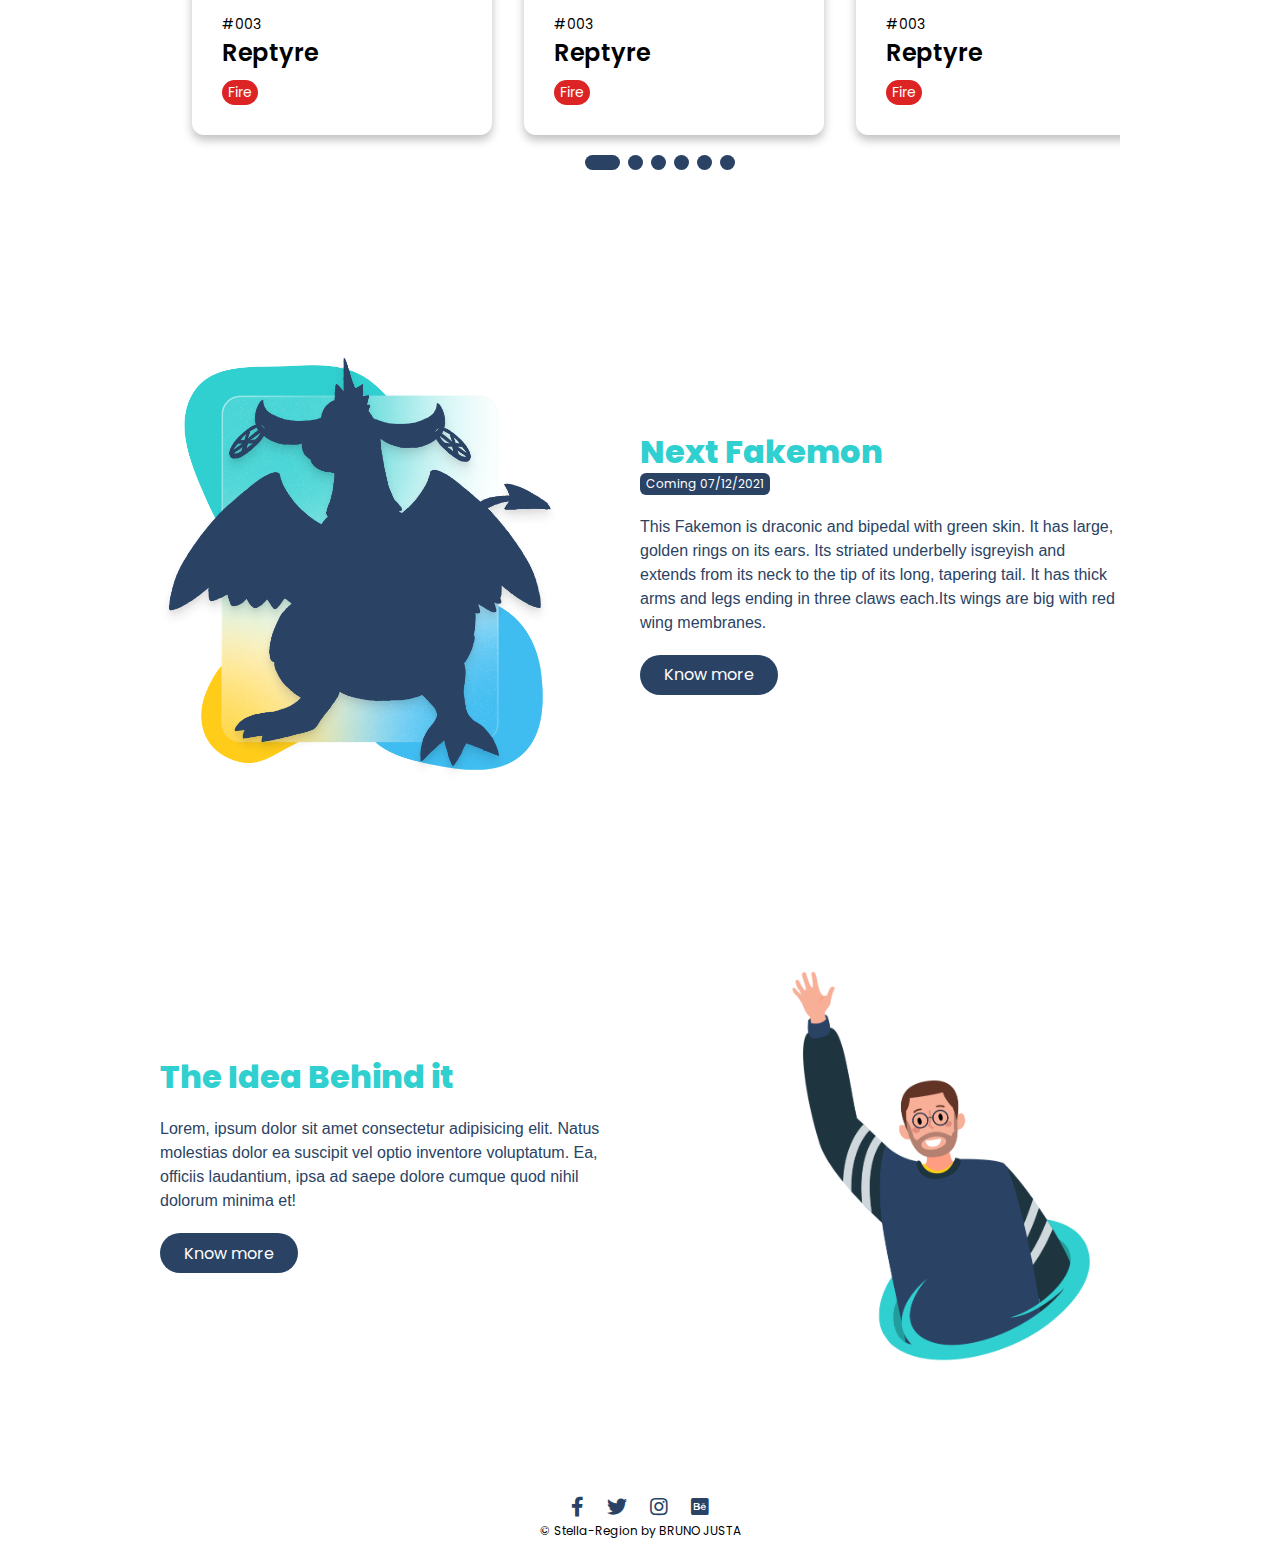
==== commit 9a4a3c99: "wow" ====
--- a/index.html
+++ b/index.html
@@ -44,7 +44,7 @@
         </div>
     </div>
     
-    <div class="slider-section">
+    <!-- <div class="slider-section">
 
         <div class="container">
             <input type="radio" name="dot" id="one">
@@ -142,6 +142,113 @@
             <div class="buttons">
                 <label for="one" class=" active one"></label>
                 <label for="two" class="two"></label>
+            </div>
+        </div>
+    </div> -->
+    <div class="slider-section">
+
+        <div class="container">
+            <input type="radio" name="dot" id="one">
+            <input type="radio" name="dot" id="two">
+            <input type="radio" name="dot" id="three">
+            <input type="radio" name="dot" id="four">
+            <input type="radio" name="dot" id="five">
+            <input type="radio" name="dot" id="six">
+
+            <div class="main-card">
+                    <div class="card" >
+                        <div class="content">
+                            <div class="img">
+                                <img src="./reptyre.png" alt="">
+                            </div>
+                            <div class="details">
+                                <div class="number">#003</div>
+                                <div class="name">Reptyre</div>
+                            </div>
+                            <div class="type-fire"> Fire </div>
+                            <img class="back-ball" src="./ball.png" alt="" srcset="">
+
+                        </div>
+                    </div>
+                    <div class="card">
+                        <div class="content">
+                            <div class="img">
+                                <img src="./reptyre.png" alt="">
+                            </div>
+                            <div class="details">
+                                <div class="number">#003</div>
+                                <div class="name">Reptyre</div>
+                            </div>
+                            <div class="type-fire"> Fire </div>
+                            <img class="back-ball" src="./ball.png" alt="" srcset="">
+
+                        </div>
+                    </div>
+                    <div class="card">
+                        <div class="content">
+                            <div class="img">
+                                <img src="./reptyre.png" alt="">
+                            </div>
+                            <div class="details">
+                                <div class="number">#003</div>
+                                <div class="name">Reptyre</div>
+                            </div>
+                            <div class="type-fire"> Fire </div>
+                            <img class="back-ball" src="./ball.png" alt="" srcset="">
+
+                        </div>
+                    </div>
+                    <div class="card">
+                        <div class="content">
+                            <div class="img">
+                                <img src="./reptyre.png" alt="">
+                            </div>
+                            <div class="details">
+                                <div class="number">#003</div>
+                                <div class="name">Reptyre</div>
+                            </div>
+                            <div class="type-fire"> Fire </div>
+                            <img class="back-ball" src="./ball.png" alt="" srcset="">
+
+                        </div>
+                    </div>
+                    <div class="card">
+                        <div class="content">
+                            <div class="img">
+                                <img src="./reptyre.png" alt="">
+                            </div>
+                            <div class="details">
+                                <div class="number">#003</div>
+                                <div class="name">Reptyre</div>
+                            </div>
+                            <div class="type-fire"> Fire </div>
+                            <img class="back-ball" src="./ball.png" alt="" srcset="">
+
+                        </div>
+                    </div>
+                    <div class="card">
+                        <div class="content">
+                            <div class="img">
+                                <img src="./reptyre.png" alt="">
+                            </div>
+                            <div class="details">
+                                <div class="number">#003</div>
+                                <div class="name">Reptyre</div>
+                            </div>
+                            <div class="type-fire"> Fire </div>
+                            <img class="back-ball" src="./ball.png" alt="" srcset="">
+
+                        </div>
+                </div>
+            </div>
+            <div class="buttons">
+                <label for="one" class=" active one"></label>
+                <label for="two" class="two"></label>
+                <label for="three" class="three"></label>
+                <label for="four" class="four"></label>
+                <label for="five" class="five"></label>
+                <label for="six" class="six"></label>
+
             </div>
         </div>
     </div>
--- a/index.css
+++ b/index.css
@@ -79,6 +79,7 @@
   font-weight: 800;
   margin-bottom: 20px;
   text-align: center;
+  line-height: 130%;
 }
 
 .teaser-text h1 {
@@ -102,6 +103,7 @@
   font-family: Arial, Helvetica, sans-serif;
   font-weight: 400;
   margin-bottom: 20px;
+  line-height: 150%;
 }
 
 .button {
@@ -147,6 +149,7 @@
 /* -------- */
 /* POLAROIDS */
 /* -------- */
+
 .concept-img {
   position: relative;
 }
@@ -255,8 +258,17 @@
   display: flex;
   justify-content: space-between;
   align-items: center;
-  padding: 3em;
-  margin: 100px 0 100px 0;
+  padding: 0 10em 0 10em;
+  margin-top: 150px;
+}
+
+.concept-section {
+  margin-top: 200px !important;
+  margin-bottom: 50px;
+}
+
+.creator-section {
+  margin-bottom: 100px;
 }
 
 div[class$="-text"] {
@@ -308,7 +320,7 @@
   margin-left: auto;
 }
 
-.container {
+/* .container {
   width: 100%;
   overflow: hidden;
   padding: 80px 0;
@@ -326,7 +338,7 @@
 }
 
 .container .main-card .cards {
-  width: calc(100% / 2 - 10px);
+  width: calc(100% / 2 - 50px);
   display: flex;
   margin: 0 20px;
   justify-content: space-between;
@@ -468,6 +480,249 @@
 
 @media (max-width: 600px) {
   .main-card .cards .card {
+    /* margin: 20px 0 10px 0; */ /*
+    width: 100%;
+  }
+
+  .container .main-card .cards {
+    flex-wrap: wrap;
+  }
+} */
+
+.container {
+  width: 100%;
+  overflow-x: hidden;
+}
+
+.container .main-card {
+  display: flex;
+  flex-direction: row;
+  justify-content: space-between;
+  width: 200%;
+  transition: 1s;
+  margin-top: 20px;
+}
+
+#two:checked ~ .main-card {
+  transform: translateX(-332px);
+}
+
+#three:checked ~ .main-card {
+  transform: translateX(-664px);
+}
+
+#four:checked ~ .main-card {
+  transform: translateX(-996px);
+}
+
+#five:checked ~ .main-card {
+  transform: translateX(-1328px);
+}
+
+#six:checked ~ .main-card {
+  transform: translateX(-1660px);
+}
+
+.container .main-card .cards {
+  width: calc(100% / 2 - 50px);
+  display: flex;
+  margin: 20px;
+  justify-content: space-between;
+}
+
+.main-card .card {
+  min-width: 300px;
+  background: #fff;
+  border-radius: 12px;
+  padding: 30px;
+  box-shadow: 0 5px 10px rgba(0, 0, 0, 0.25);
+  transition: all 0.4s ease;
+  position: relative;
+  overflow: hidden;
+  margin-left: 32px;
+}
+
+.main-card .card:hover {
+  transform: translateY(-15px);
+}
+
+.card .content {
+  width: 100%;
+  display: flex;
+  flex-direction: column;
+  justify-content: flex-start;
+  align-items: flex-start;
+  text-align: start;
+}
+
+.card .content .img {
+  height: 230px;
+  width: 230px;
+  align-self: center;
+  margin-bottom: 20px;
+  z-index: 10;
+}
+
+.card .content .img img {
+  height: 100%;
+  width: 100%;
+  object-fit: contain;
+  z-index: 10;
+}
+
+.card .content .name {
+  font-size: 24px;
+  font-weight: 600;
+  font-family: Poppins;
+}
+
+.card .content .number {
+  font-size: 14px;
+  font-weight: 400;
+  font-family: Poppins;
+}
+
+.card .content .type-fire {
+  margin-top: 10px;
+  display: flex;
+  justify-content: center;
+  align-items: center;
+}
+
+.type-fire {
+  font-family: Poppins;
+  font-weight: 400;
+  font-size: 14px;
+  color: #fff;
+  border-radius: 100px;
+  border: 0;
+  background: #dd2424;
+  padding: 2px 6px 2px 6px;
+}
+
+.back-ball {
+  width: 200px;
+  position: absolute;
+  z-index: 1;
+  top: -50px;
+  right: -30px;
+  left: 0;
+  bottom: 0;
+  margin-left: auto;
+  margin-bottom: auto;
+  transform: rotate(-35deg);
+}
+
+.container .buttons {
+  width: 100%;
+  display: flex;
+  justify-content: center;
+  margin: 20px;
+}
+
+.buttons label {
+  height: 15px;
+  width: 15px;
+  border-radius: 20px;
+  background: #2a4365;
+  margin: 0 4px;
+  cursor: pointer;
+  transition: all 0.5s ease;
+}
+
+.buttons label.active {
+  width: 35px;
+}
+
+#one:checked ~ .buttons .one {
+  width: 35px;
+}
+
+#one:checked ~ .buttons .two,
+.buttons .three,
+.buttons .four,
+.buttons .five,
+.buttons .six {
+  width: 15px;
+}
+
+#two:checked ~ .buttons .one,
+.buttons .three,
+.buttons .four,
+.buttons .five,
+.buttons .six {
+  width: 15px;
+}
+
+#two:checked ~ .buttons .two {
+  width: 35px;
+}
+
+#three:checked ~ .buttons .one,
+.buttons .two,
+.buttons .four,
+.buttons .five,
+.buttons .six {
+  width: 15px;
+}
+
+#three:checked ~ .buttons .three {
+  width: 35px;
+}
+
+#four:checked ~ .buttons .one,
+.buttons .two,
+.buttons .three,
+.buttons .five,
+.buttons .six {
+  width: 15px;
+}
+
+#four:checked ~ .buttons .four {
+  width: 35px;
+}
+
+#five:checked ~ .buttons .one,
+.buttons .two,
+.buttons .four,
+.buttons .three,
+.buttons .six {
+  width: 15px;
+}
+
+#five:checked ~ .buttons .five {
+  width: 35px;
+}
+
+#six:checked ~ .buttons .one,
+.buttons .two,
+.buttons .four,
+.buttons .five,
+.buttons .three {
+  width: 15px;
+}
+
+#six:checked ~ .buttons .six {
+  width: 35px;
+}
+
+input[type="radio"] {
+  display: none;
+}
+
+@media (max-width: 768px) {
+  .main-card .cards .card {
+    margin: 20px 0 10px 0;
+    width: calc(100% / 2 - 10px);
+  }
+
+  .container .main-card .cards {
+    flex-wrap: wrap;
+  }
+}
+
+@media (max-width: 600px) {
+  .main-card .cards .card {
     /* margin: 20px 0 10px 0; */
     width: 100%;
   }
@@ -475,9 +730,17 @@
   .container .main-card .cards {
     flex-wrap: wrap;
   }
-}
-
-@media only screen and (max-width: 900px) {
+
+  .container {
+    overflow: visible;
+  }
+}
+
+@media only screen and (max-width: 1100px) {
+  div[class$="-section"] {
+    padding: 0 1em 0 1em;
+  }
+
   div[class$="-text"] {
     align-items: center;
   }
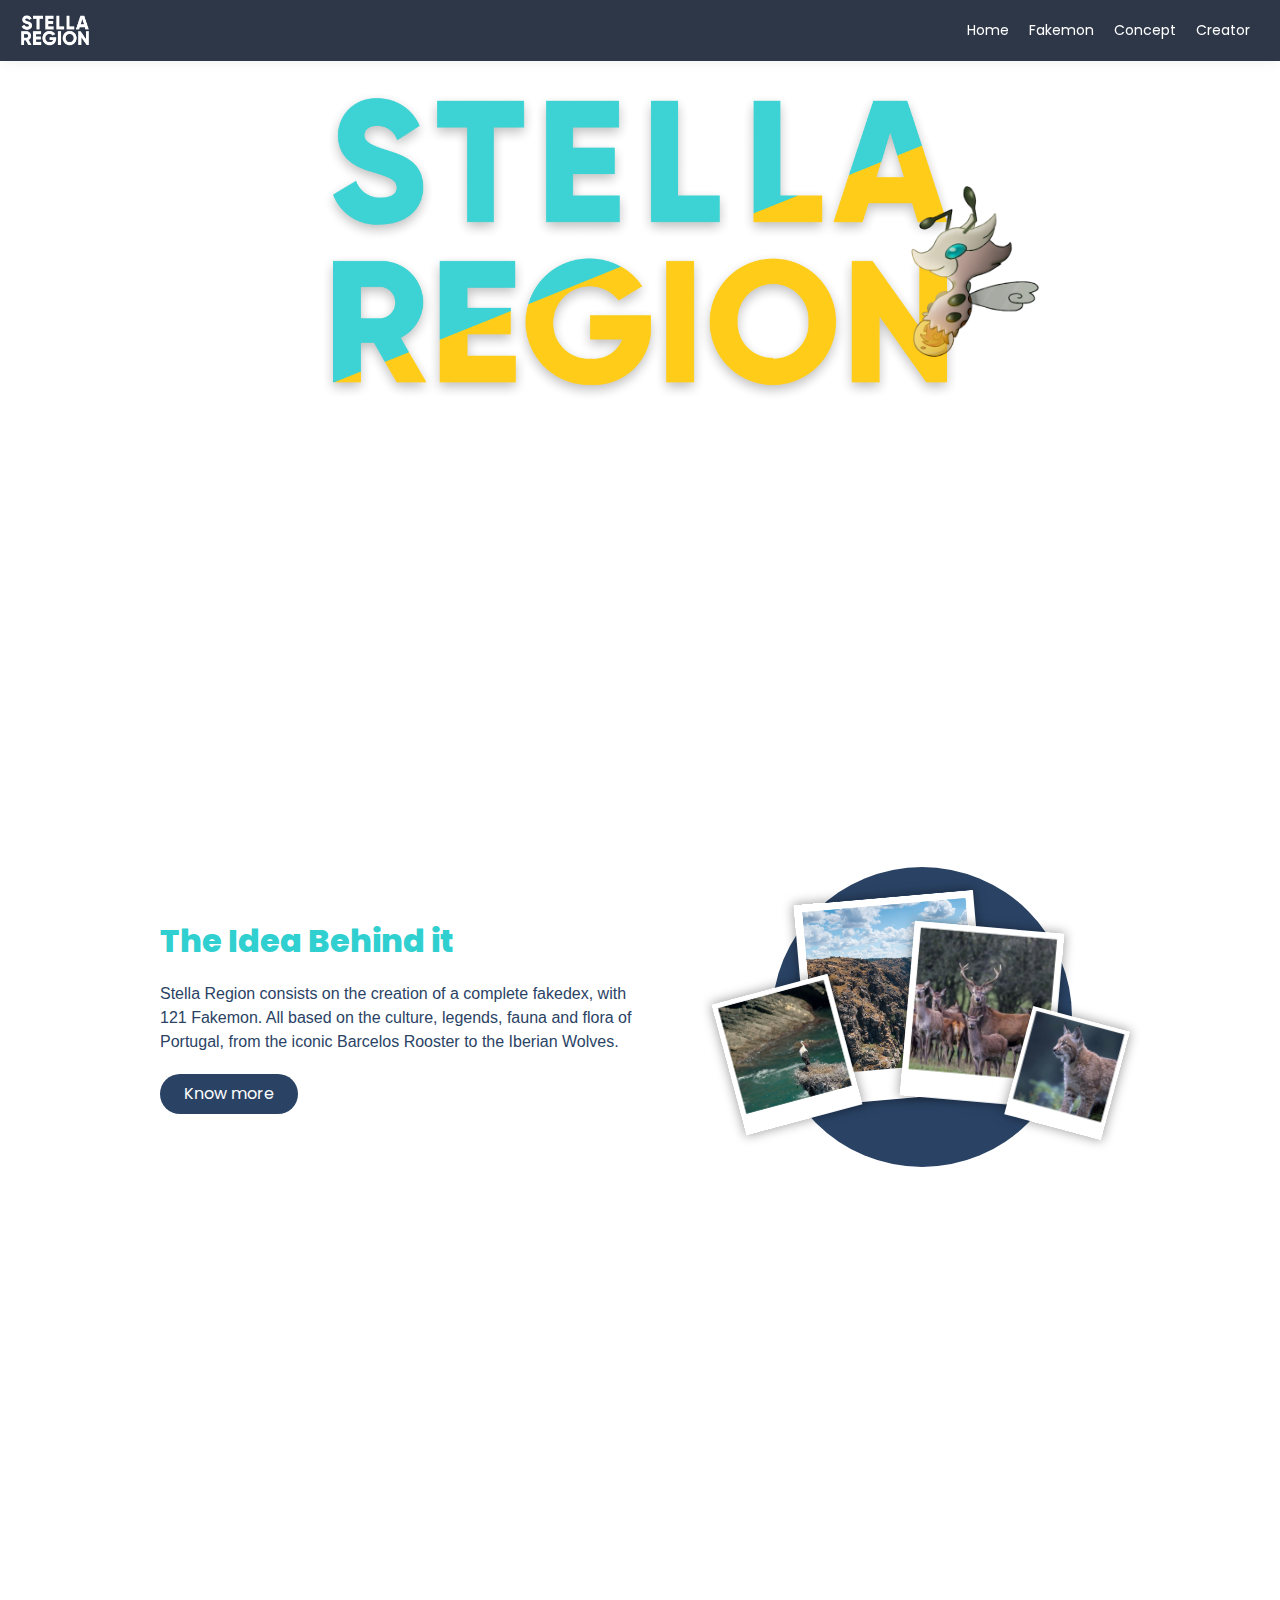
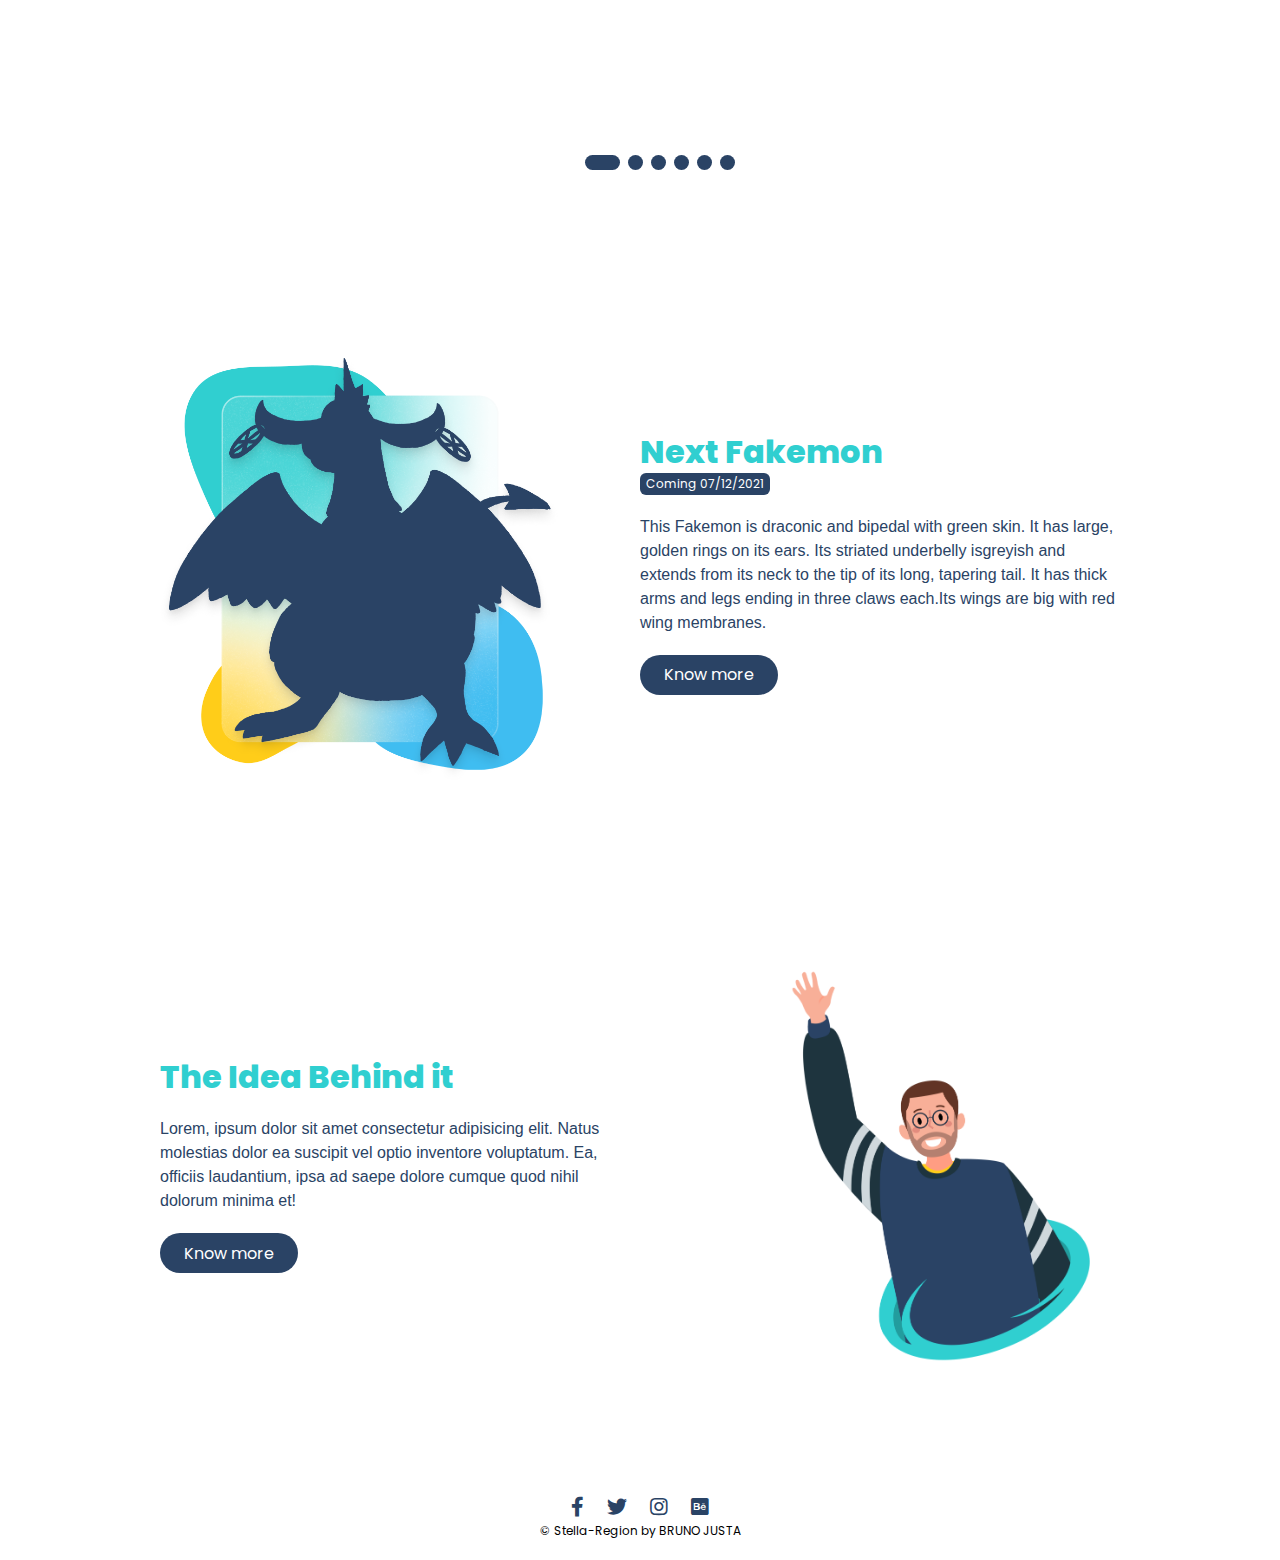
==== commit 4c3348ce: "feita" ====
--- a/index.html
+++ b/index.html
@@ -1,297 +1,222 @@
 <!DOCTYPE html>
 <html lang="en">
-
-<head>
+  <head>
     <meta charset="UTF-8" />
     <meta http-equiv="X-UA-Compatible" content="IE=edge" />
-    <meta name="viewport" content="width=device-width, initial-scale=1, shrink-to-fit=no" />
+    <meta
+      name="viewport"
+      content="width=device-width, initial-scale=1, shrink-to-fit=no"
+    />
     <title>Document</title>
-    <link rel="stylesheet" href="./index.css" />
-    <link rel="stylesheet" href="https://cdnjs.cloudflare.com/ajax/libs/font-awesome/5.15.2/css/all.min.css" />
-</head>
+    <link rel="stylesheet" href="./styles/index.css" />
+    <link
+      rel="stylesheet"
+      href="https://cdnjs.cloudflare.com/ajax/libs/font-awesome/5.15.2/css/all.min.css"
+    />
+    <link href="https://unpkg.com/aos@2.3.1/dist/aos.css" rel="stylesheet" />
+    <script src="https://unpkg.com/aos@2.3.1/dist/aos.js"></script>
+  </head>
 
-<body>
+  <body>
     <div class="nav">
-        <img src="./logo.png" alt="" srcset="" style="width: 70px" />
-        <ul style="display: flex; color: white; font-family: Poppins; font-size: 14px;">
-            <li style="padding: 10px">Home</li>
-            <li style="padding: 10px">Fakemon</li>
-            <li style="padding: 10px">Concept</li>
-            <li style="padding: 10px">Creator</li>
-        </ul>
+      <img src="./img/logo.png" alt="" srcset="" style="width: 70px" />
+      <div class="burger"><i class="fas fa-align-justify"></i></div>
+      <ul class="menu">
+        <li style="padding: 10px"><a href="/">Home</a></li>
+        <div class="dropdown">
+          <li class="dropbtn" style="padding: 10px">Fakemon</li>
+          <div class="dropdown-content">
+            <a href="#">All </a>
+            <a href="#">New </a>
+            <a href="#">Upcoming </a>
+          </div>
+        </div>
+        <li style="padding: 10px">Concept</li>
+        <li style="padding: 10px"><a href="creator.html">Creator</a></li>
+      </ul>
     </div>
     <div class="header" style="opacity: 1; position: relative; width: 100vw">
-        <img src="./stella.png" alt="" srcset="" class="logo" />
-        <img src="./phospiri.png" alt="" srcset="" class="phospiri" />
+      <img
+        data-aos="fade-up"
+        data-aos-duration="1000"
+        src="./img/stella.png"
+        alt=""
+        srcset=""
+        class="logo"
+      />
+      <img
+        data-aos="fade-up"
+        data-aos-duration="1200"
+        src="./img/phospiri.png"
+        alt=""
+        srcset=""
+        class="phospiri"
+      />
     </div>
     <div class="concept-section">
-        <div class="concept-text">
-            <h1 class="title">The Idea Behind it</h1>
-            <p class="text">
-                Stella Region consists on the creation of a complete fakedex, with 121 Fakemon. All based on the
-                culture, legends, fauna and flora of Portugal, from the iconic Barcelos Rooster to the Iberian Wolves.
-            </p>
-            <button class="button">Know more</button>
-        </div>
-        <div class="concept-img">
+      <div class="concept-text">
+        <h1 class="title">The Idea Behind it</h1>
+        <p class="text">
+          Stella Region consists on the creation of a complete fakedex, with 121
+          Fakemon. All based on the culture, legends, fauna and flora of
+          Portugal, from the iconic Barcelos Rooster to the Iberian Wolves.
+        </p>
+        <button class="button">Know more</button>
+      </div>
+      <div class="concept-img">
+        <div class="circle">
+          <img class="first-photo" src="./img/photo1.png" />
+          <img class="second-photo" src="./img/photo2.png" />
+          <img class="third-photo" src="./img/photo3.png" />
+          <img class="fourth-photo" src="./img/photo4.png" />
+        </div>
+      </div>
+    </div>
 
-            <div class="circle">
-                <img class="first-photo" src="./photo1.png" />
-                <img class="second-photo" src="./photo2.png" />
-                <img class="third-photo" src="./photo3.png" />
-                <img class="fourth-photo" src="./photo4.png" />
-            </div>
-        </div>
-    </div>
-    
-    <!-- <div class="slider-section">
+    <div class="slider-section">
+      <div class="container">
+        <input type="radio" name="dot" id="one" />
+        <input type="radio" name="dot" id="two" />
+        <input type="radio" name="dot" id="three" />
+        <input type="radio" name="dot" id="four" />
+        <input type="radio" name="dot" id="five" />
+        <input type="radio" name="dot" id="six" />
 
-        <div class="container">
-            <input type="radio" name="dot" id="one">
-            <input type="radio" name="dot" id="two">
-            <div class="main-card">
-                <div class="cards">
-                    <div class="card">
-                        <div class="content">
-                            <div class="img">
-                                <img src="./reptyre.png" alt="">
-                            </div>
-                            <div class="details">
-                                <div class="number">#003</div>
-                                <div class="name">Reptyre</div>
-                            </div>
-                            <div class="type-fire"> Fire </div>
-                            <img class="back-ball" src="./ball.png" alt="" srcset="">
-
-                        </div>
-                    </div>
-                    <div class="card">
-                        <div class="content">
-                            <div class="img">
-                                <img src="./reptyre.png" alt="">
-                            </div>
-                            <div class="details">
-                                <div class="number">#003</div>
-                                <div class="name">Reptyre</div>
-                            </div>
-                            <div class="type-fire"> Fire </div>
-                            <img class="back-ball" src="./ball.png" alt="" srcset="">
-
-                        </div>
-                    </div>
-                    <div class="card">
-                        <div class="content">
-                            <div class="img">
-                                <img src="./reptyre.png" alt="">
-                            </div>
-                            <div class="details">
-                                <div class="number">#003</div>
-                                <div class="name">Reptyre</div>
-                            </div>
-                            <div class="type-fire"> Fire </div>
-                            <img class="back-ball" src="./ball.png" alt="" srcset="">
-
-                        </div>
-                    </div>
+        <div class="main-card">
+          <a href="details.html" style="color: inherit; text-decoration: none"
+            ><div class="card" data-aos="zoom-in">
+              <div class="content">
+                <div class="img">
+                  <img src="./img/reptyre.png" alt="" />
                 </div>
-                <div class="cards">
-                    <div class="card">
-                        <div class="content">
-                            <div class="img">
-                                <img src="./reptyre.png" alt="">
-                            </div>
-                            <div class="details">
-                                <div class="number">#003</div>
-                                <div class="name">Reptyre</div>
-                            </div>
-                            <div class="type-fire"> Fire </div>
-                            <img class="back-ball" src="./ball.png" alt="" srcset="">
-
-                        </div>
-                    </div>
-                    <div class="card">
-                        <div class="content">
-                            <div class="img">
-                                <img src="./reptyre.png" alt="">
-                            </div>
-                            <div class="details">
-                                <div class="number">#003</div>
-                                <div class="name">Reptyre</div>
-                            </div>
-                            <div class="type-fire"> Fire </div>
-                            <img class="back-ball" src="./ball.png" alt="" srcset="">
-
-                        </div>
-                    </div>
-                    <div class="card">
-                        <div class="content">
-                            <div class="img">
-                                <img src="./reptyre.png" alt="">
-                            </div>
-                            <div class="details">
-                                <div class="number">#003</div>
-                                <div class="name">Reptyre</div>
-                            </div>
-                            <div class="type-fire"> Fire </div>
-                            <img class="back-ball" src="./ball.png" alt="" srcset="">
-
-                        </div>
-                    </div>
+                <div class="details">
+                  <div class="number">#003</div>
+                  <div class="name">Reptyre</div>
                 </div>
-            </div>
-            <div class="buttons">
-                <label for="one" class=" active one"></label>
-                <label for="two" class="two"></label>
-            </div>
-        </div>
-    </div> -->
-    <div class="slider-section">
-
-        <div class="container">
-            <input type="radio" name="dot" id="one">
-            <input type="radio" name="dot" id="two">
-            <input type="radio" name="dot" id="three">
-            <input type="radio" name="dot" id="four">
-            <input type="radio" name="dot" id="five">
-            <input type="radio" name="dot" id="six">
-
-            <div class="main-card">
-                    <div class="card" >
-                        <div class="content">
-                            <div class="img">
-                                <img src="./reptyre.png" alt="">
-                            </div>
-                            <div class="details">
-                                <div class="number">#003</div>
-                                <div class="name">Reptyre</div>
-                            </div>
-                            <div class="type-fire"> Fire </div>
-                            <img class="back-ball" src="./ball.png" alt="" srcset="">
-
-                        </div>
-                    </div>
-                    <div class="card">
-                        <div class="content">
-                            <div class="img">
-                                <img src="./reptyre.png" alt="">
-                            </div>
-                            <div class="details">
-                                <div class="number">#003</div>
-                                <div class="name">Reptyre</div>
-                            </div>
-                            <div class="type-fire"> Fire </div>
-                            <img class="back-ball" src="./ball.png" alt="" srcset="">
-
-                        </div>
-                    </div>
-                    <div class="card">
-                        <div class="content">
-                            <div class="img">
-                                <img src="./reptyre.png" alt="">
-                            </div>
-                            <div class="details">
-                                <div class="number">#003</div>
-                                <div class="name">Reptyre</div>
-                            </div>
-                            <div class="type-fire"> Fire </div>
-                            <img class="back-ball" src="./ball.png" alt="" srcset="">
-
-                        </div>
-                    </div>
-                    <div class="card">
-                        <div class="content">
-                            <div class="img">
-                                <img src="./reptyre.png" alt="">
-                            </div>
-                            <div class="details">
-                                <div class="number">#003</div>
-                                <div class="name">Reptyre</div>
-                            </div>
-                            <div class="type-fire"> Fire </div>
-                            <img class="back-ball" src="./ball.png" alt="" srcset="">
-
-                        </div>
-                    </div>
-                    <div class="card">
-                        <div class="content">
-                            <div class="img">
-                                <img src="./reptyre.png" alt="">
-                            </div>
-                            <div class="details">
-                                <div class="number">#003</div>
-                                <div class="name">Reptyre</div>
-                            </div>
-                            <div class="type-fire"> Fire </div>
-                            <img class="back-ball" src="./ball.png" alt="" srcset="">
-
-                        </div>
-                    </div>
-                    <div class="card">
-                        <div class="content">
-                            <div class="img">
-                                <img src="./reptyre.png" alt="">
-                            </div>
-                            <div class="details">
-                                <div class="number">#003</div>
-                                <div class="name">Reptyre</div>
-                            </div>
-                            <div class="type-fire"> Fire </div>
-                            <img class="back-ball" src="./ball.png" alt="" srcset="">
-
-                        </div>
-                </div>
-            </div>
-            <div class="buttons">
-                <label for="one" class=" active one"></label>
-                <label for="two" class="two"></label>
-                <label for="three" class="three"></label>
-                <label for="four" class="four"></label>
-                <label for="five" class="five"></label>
-                <label for="six" class="six"></label>
-
-            </div>
-        </div>
+                <div class="type-fire">Fire</div>
+                <img class="back-ball" src="./img/ball.png" alt="" srcset="" />
+              </div>
+            </div>
+          </a>
+          <div class="card" data-aos="zoom-in">
+            <div class="content">
+              <div class="img">
+                <img src="./img/reptyre.png" alt="" />
+              </div>
+              <div class="details">
+                <div class="number">#003</div>
+                <div class="name">Reptyre</div>
+              </div>
+              <div class="type-fire">Fire</div>
+              <img class="back-ball" src="./img/ball.png" alt="" srcset="" />
+            </div>
+          </div>
+          <div class="card" data-aos="zoom-in">
+            <div class="content">
+              <div class="img">
+                <img src="./img/reptyre.png" alt="" />
+              </div>
+              <div class="details">
+                <div class="number">#003</div>
+                <div class="name">Reptyre</div>
+              </div>
+              <div class="type-fire">Fire</div>
+              <img class="back-ball" src="./img/ball.png" alt="" srcset="" />
+            </div>
+          </div>
+          <div class="card" data-aos="zoom-in">
+            <div class="content">
+              <div class="img">
+                <img src="./img/reptyre.png" alt="" />
+              </div>
+              <div class="details">
+                <div class="number">#003</div>
+                <div class="name">Reptyre</div>
+              </div>
+              <div class="type-fire">Fire</div>
+              <img class="back-ball" src="./img/ball.png" alt="" srcset="" />
+            </div>
+          </div>
+          <div class="card" data-aos="zoom-in">
+            <div class="content">
+              <div class="img">
+                <img src="./img/reptyre.png" alt="" />
+              </div>
+              <div class="details">
+                <div class="number">#003</div>
+                <div class="name">Reptyre</div>
+              </div>
+              <div class="type-fire">Fire</div>
+              <img class="back-ball" src="./img/ball.png" alt="" srcset="" />
+            </div>
+          </div>
+          <div class="card" data-aos="zoom-in">
+            <div class="content">
+              <div class="img">
+                <img src="./img/reptyre.png" alt="" />
+              </div>
+              <div class="details">
+                <div class="number">#003</div>
+                <div class="name">Reptyre</div>
+              </div>
+              <div class="type-fire">Fire</div>
+              <img class="back-ball" src="./img/ball.png" alt="" srcset="" />
+            </div>
+          </div>
+        </div>
+        <div class="buttons">
+          <label for="one" class="active one"></label>
+          <label for="two" class="two"></label>
+          <label for="three" class="three"></label>
+          <label for="four" class="four"></label>
+          <label for="five" class="five"></label>
+          <label for="six" class="six"></label>
+        </div>
+      </div>
     </div>
     <div class="teaser-section">
-        <div class="teaser-img">
-            <img src="./next.png" alt="" srcset="" style="max-width: 400px;">
-        </div>
-        <div class="teaser-text">
-            <h1 class="title">Next Fakemon</h1>
-            <p class="badge">Coming 07/12/2021</p>
-            <p class="text">
-                This Fakemon is draconic and bipedal with green skin. It has large, golden rings on its ears. Its
-                striated underbelly isgreyish and extends from its neck to the tip of its long, tapering tail. It has
-                thick arms and legs ending in three claws each.Its wings are big with red wing membranes.
-            </p>
-            <button class="button">Know more</button>
-        </div>
+      <div class="teaser-img">
+        <img src="./img/next.png" alt="" srcset="" style="max-width: 400px" />
+      </div>
+      <div class="teaser-text">
+        <h1 class="title">Next Fakemon</h1>
+        <p class="badge">Coming 07/12/2021</p>
+        <p class="text">
+          This Fakemon is draconic and bipedal with green skin. It has large,
+          golden rings on its ears. Its striated underbelly isgreyish and
+          extends from its neck to the tip of its long, tapering tail. It has
+          thick arms and legs ending in three claws each.Its wings are big with
+          red wing membranes.
+        </p>
+        <button class="button">Know more</button>
+      </div>
     </div>
     <div class="creator-section">
-        <div class="creator-text">
-            <h1 class="title">The Idea Behind it</h1>
-            <p class="text">
-                Lorem, ipsum dolor sit amet consectetur adipisicing elit. Natus
-                molestias dolor ea suscipit vel optio inventore voluptatum. Ea,
-                officiis laudantium, ipsa ad saepe dolore cumque quod nihil dolorum
-                minima et!
-            </p>
-            <button class="button">Know more</button>
-        </div>
-        <div class="creator-img">
-            <img src="./creator.png" alt="" srcset="" style="width: 300px;">
-        </div>
-    </div>
+      <div class="creator-text">
+        <h1 class="title">The Idea Behind it</h1>
+        <p class="text">
+          Lorem, ipsum dolor sit amet consectetur adipisicing elit. Natus
+          molestias dolor ea suscipit vel optio inventore voluptatum. Ea,
+          officiis laudantium, ipsa ad saepe dolore cumque quod nihil dolorum
+          minima et!
+        </p>
+        <button class="button">Know more</button>
+      </div>
+      <div class="creator-img">
+        <img src="./img/creator.png" alt="" srcset="" style="width: 300px" />
+      </div>
     </div>
     <footer class="footer">
-        <div class="social">
-            <a href="#"><i class="fab fa-facebook-f"></i></a>
-            <a href="#"><i class="fab fa-twitter"></i></a>
-            <a href="#"><i class="fab fa-instagram"></i></a>
-            <a href="#"><i class="fab fa-behance-square"></i></a>
-        </div>
-        <p class="signature">© Stella-Region by BRUNO JUSTA</p>
+      <div class="social">
+        <a href="#"><i class="fab fa-facebook-f"></i></a>
+        <a href="#"><i class="fab fa-twitter"></i></a>
+        <a href="#"><i class="fab fa-instagram"></i></a>
+        <a href="#"><i class="fab fa-behance-square"></i></a>
+      </div>
+      <p class="signature">© Stella-Region by BRUNO JUSTA</p>
     </footer>
-</body>
-
-</html>+    <script>
+      AOS.init();
+    </script>
+  </body>
+</html>
--- a/styles/index.css
+++ b/styles/index.css
@@ -0,0 +1,694 @@
+@import url("https://fonts.googleapis.com/css2?family=Poppins:ital,wght@0,100;0,200;0,300;0,400;0,500;0,600;0,700;0,800;0,900;1,100;1,200;1,300;1,400;1,500;1,600;1,700;1,800;1,900&display=swap");
+
+* {
+  margin: 0;
+  padding: 0;
+  border: 0;
+  font-size: 100%;
+  font: inherit;
+  vertical-align: baseline;
+}
+
+ol,
+ul {
+  list-style: none;
+}
+
+table {
+  border-collapse: collapse;
+  border-spacing: 0;
+}
+
+html {
+  box-sizing: border-box;
+  overflow-x: hidden;
+}
+
+body {
+  padding-top: 20px;
+  box-sizing: border-box;
+  overflow-x: hidden;
+  display: flex;
+  flex-direction: column;
+  justify-content: center;
+  align-items: center;
+}
+
+*,
+*:before,
+*:after {
+  box-sizing: inherit;
+}
+
+:root {
+  --primary: #2a4365;
+  --secundary: #30cfd0;
+  --yellow: #ffd600;
+  --terciary: #2d3748;
+  --gray: #f7fafc;
+  --shadow: 0px 0px 15px -3px rgba(0, 0, 0, 0.1),
+    0px 0px 6px -2px rgba(0, 0, 0, 0.05);
+}
+
+.nav {
+  width: 100%;
+  background-color: var(--terciary);
+  position: fixed;
+  top: 0px;
+  z-index: 100;
+  padding: 10px 20px 10px 20px;
+  display: flex;
+  justify-content: space-between;
+  align-items: center;
+  box-shadow: var(--shadow);
+}
+.nav a {
+  color: white;
+  text-decoration: none;
+}
+
+.burger {
+  color: white;
+  font-size: 24px;
+  display: none;
+}
+
+.header {
+  background-image: url("../img/backstella.jpg");
+  height: 700px;
+  background-attachment: fixed;
+  background-position: center;
+  background-repeat: no-repeat;
+  background-size: cover;
+  width: 100%;
+}
+
+.title {
+  color: var(--secundary);
+  font-size: 2rem;
+  font-family: Poppins;
+  font-weight: 800;
+  margin-bottom: 20px;
+  text-align: center;
+  line-height: 130%;
+}
+
+.teaser-text h1 {
+  margin-bottom: 0px;
+}
+
+.badge {
+  background-color: var(--primary);
+  color: white;
+  font-family: Poppins;
+  font-size: 12px;
+  padding: 2px 6px 2px 6px;
+  border: 0;
+  border-radius: 6px;
+  margin-bottom: 20px;
+}
+
+.text {
+  color: var(--primary);
+  font-size: 1rem;
+  font-family: Arial, Helvetica, sans-serif;
+  font-weight: 400;
+  margin-bottom: 20px;
+  line-height: 150%;
+}
+
+.button {
+  background-color: var(--primary);
+  border: none;
+  color: white;
+  font-family: Poppins;
+  font-size: 16px;
+  height: 40px;
+  border-radius: 100px;
+  padding: 0 24px 0 24px;
+  cursor: pointer;
+  transition: all 200ms ease-in-out;
+  position: relative;
+  overflow: hidden;
+  z-index: 1;
+}
+
+.button:hover {
+  transform: scale(1.05);
+  color: #fff;
+}
+
+.button::after {
+  content: "";
+  position: absolute;
+  display: block;
+  transform: skewX(15deg);
+  top: 0;
+  right: -10%;
+  width: 0;
+  height: 100%;
+  background: var(--secundary);
+  z-index: -1;
+  transition: width 400ms ease-in-out;
+}
+
+.button:hover::after {
+  left: -10%;
+  width: 120%;
+}
+
+/* -------- */
+/* POLAROIDS */
+/* -------- */
+
+.concept-img {
+  position: relative;
+}
+
+img[class$="-photo"] {
+  position: absolute;
+  box-shadow: 0px 0px 11px 1px rgba(0, 0, 0, 0.36);
+  transition: all 200ms ease-in-out;
+}
+
+img[class$="-photo"]:hover {
+  transform: scale(1.1);
+}
+
+.first-photo {
+  width: 120px;
+  top: 40%;
+  bottom: 0;
+  left: -15%;
+  right: 0;
+  margin-right: auto;
+  margin-bottom: auto;
+  transform: rotate(-15deg);
+  z-index: 20;
+}
+
+.second-photo {
+  width: 180px;
+  top: 10%;
+  bottom: 0;
+  left: 10%;
+  right: 0;
+  margin-right: auto;
+  margin-bottom: auto;
+  transform: rotate(-5deg);
+  z-index: 10;
+}
+
+.third-photo {
+  width: 150px;
+  top: 20%;
+  bottom: 0;
+  left: 0;
+  right: 5%;
+  margin-left: auto;
+  margin-bottom: auto;
+  transform: rotate(5deg);
+  z-index: 20;
+}
+
+.fourth-photo {
+  width: 100px;
+  top: 50%;
+  bottom: 0;
+  left: 0;
+  right: -15%;
+  margin-left: auto;
+  margin-bottom: auto;
+  transform: rotate(15deg);
+  z-index: 30;
+}
+
+.circle {
+  width: 300px;
+  height: 300px;
+  position: absolute;
+  top: 0;
+  bottom: 0;
+  left: 0;
+  right: 10%;
+  margin-top: auto;
+  margin-left: auto;
+  margin-bottom: auto;
+  background-color: #2a4365;
+  border: 0px;
+  border-radius: 100%;
+  z-index: 0;
+}
+
+/* -------- */
+/* POLAROIDS */
+/* -------- */
+
+.footer {
+  width: 100%;
+  /*  position: absolute; */
+  bottom: 0;
+  margin-bottom: 20px;
+  display: flex;
+  flex-direction: column;
+  align-items: center;
+  justify-content: center;
+  font-size: 12px;
+  font-family: Poppins;
+}
+
+.social a {
+  color: #2a4365;
+  margin: 0 10px 10px 10px;
+  font-size: 20px;
+}
+
+div[class$="-section"] {
+  width: 100%;
+  max-width: 1440px;
+  display: flex;
+  justify-content: space-between;
+  align-items: center;
+  padding: 0 10em 0 10em;
+  margin-top: 150px;
+}
+
+.concept-section {
+  margin-top: 200px !important;
+  margin-bottom: 50px;
+}
+
+.creator-section {
+  margin-bottom: 100px;
+}
+
+div[class$="-text"] {
+  width: 100%;
+  max-width: 500px;
+  display: flex;
+  flex-direction: column;
+  justify-content: center;
+  align-items: flex-start;
+}
+
+div[class$="-img"] {
+  width: 100%;
+}
+
+.teaser-img {
+  display: flex;
+  justify-content: flex-start;
+  align-items: flex-start;
+}
+
+.creator-img {
+  display: flex;
+  justify-content: flex-end;
+  align-items: flex-end;
+  padding: 30px;
+}
+
+.logo {
+  width: 50vw;
+  position: absolute;
+  left: 0;
+  top: 10%;
+  bottom: 0;
+  right: 0;
+  margin-bottom: auto;
+  margin-left: auto;
+  margin-right: auto;
+}
+
+.phospiri {
+  width: 100vw;
+  position: absolute;
+  top: 0;
+  bottom: 0;
+  right: -5%;
+  left: 0;
+  margin-bottom: auto;
+  margin-left: auto;
+}
+
+.container {
+  width: 100%;
+  overflow-x: hidden;
+}
+
+.container .main-card {
+  display: flex;
+  flex-direction: row;
+  justify-content: space-between;
+  width: 200%;
+  transition: 1s;
+  margin-top: 20px;
+}
+
+#two:checked ~ .main-card {
+  transform: translateX(-332px);
+}
+
+#three:checked ~ .main-card {
+  transform: translateX(-664px);
+}
+
+#four:checked ~ .main-card {
+  transform: translateX(-996px);
+}
+
+#five:checked ~ .main-card {
+  transform: translateX(-1328px);
+}
+
+#six:checked ~ .main-card {
+  transform: translateX(-1660px);
+}
+
+.container .main-card .cards {
+  width: calc(100% / 2 - 50px);
+  display: flex;
+  margin: 20px;
+  justify-content: space-between;
+}
+
+.main-card .card {
+  min-width: 300px;
+  background: #fff;
+  border-radius: 12px;
+  padding: 30px;
+  box-shadow: 0 5px 10px rgba(0, 0, 0, 0.25);
+  transition: all 0.4s ease;
+  position: relative;
+  overflow: hidden;
+  margin-left: 32px;
+}
+
+.main-card .card:hover {
+  transform: translateY(-15px);
+}
+
+.card .content {
+  width: 100%;
+  display: flex;
+  flex-direction: column;
+  justify-content: flex-start;
+  align-items: flex-start;
+  text-align: start;
+}
+
+.card .content .img {
+  height: 230px;
+  width: 230px;
+  align-self: center;
+  margin-bottom: 20px;
+  z-index: 10;
+}
+
+.card .content .img img {
+  height: 100%;
+  width: 100%;
+  object-fit: contain;
+  z-index: 10;
+}
+
+.card .content .name {
+  font-size: 24px;
+  font-weight: 600;
+  font-family: Poppins;
+}
+
+.card .content .number {
+  font-size: 14px;
+  font-weight: 400;
+  font-family: Poppins;
+}
+
+.card .content .type-fire {
+  margin-top: 10px;
+  display: flex;
+  justify-content: center;
+  align-items: center;
+}
+
+.type-fire {
+  font-family: Poppins;
+  font-weight: 400;
+  font-size: 14px;
+  color: #fff;
+  border-radius: 100px;
+  border: 0;
+  background: #dd2424;
+  padding: 2px 6px 2px 6px;
+}
+
+.back-ball {
+  width: 200px;
+  position: absolute;
+  z-index: 1;
+  top: -50px;
+  right: -30px;
+  left: 0;
+  bottom: 0;
+  margin-left: auto;
+  margin-bottom: auto;
+  transform: rotate(-35deg);
+}
+
+.container .buttons {
+  width: 100%;
+  display: flex;
+  justify-content: center;
+  margin: 20px;
+}
+
+.buttons label {
+  height: 15px;
+  width: 15px;
+  border-radius: 20px;
+  background: #2a4365;
+  margin: 0 4px;
+  cursor: pointer;
+  transition: all 0.5s ease;
+}
+
+.buttons label.active {
+  width: 35px;
+}
+
+#one:checked ~ .buttons .one {
+  width: 35px;
+}
+
+#one:checked ~ .buttons .two,
+.buttons .three,
+.buttons .four,
+.buttons .five,
+.buttons .six {
+  width: 15px;
+}
+
+#two:checked ~ .buttons .one,
+.buttons .three,
+.buttons .four,
+.buttons .five,
+.buttons .six {
+  width: 15px;
+}
+
+#two:checked ~ .buttons .two {
+  width: 35px;
+}
+
+#three:checked ~ .buttons .one,
+.buttons .two,
+.buttons .four,
+.buttons .five,
+.buttons .six {
+  width: 15px;
+}
+
+#three:checked ~ .buttons .three {
+  width: 35px;
+}
+
+#four:checked ~ .buttons .one,
+.buttons .two,
+.buttons .three,
+.buttons .five,
+.buttons .six {
+  width: 15px;
+}
+
+#four:checked ~ .buttons .four {
+  width: 35px;
+}
+
+#five:checked ~ .buttons .one,
+.buttons .two,
+.buttons .four,
+.buttons .three,
+.buttons .six {
+  width: 15px;
+}
+
+#five:checked ~ .buttons .five {
+  width: 35px;
+}
+
+#six:checked ~ .buttons .one,
+.buttons .two,
+.buttons .four,
+.buttons .five,
+.buttons .three {
+  width: 15px;
+}
+
+#six:checked ~ .buttons .six {
+  width: 35px;
+}
+
+input[type="radio"] {
+  display: none;
+}
+
+.menu {
+  display: flex;
+  color: white;
+  font-family: Poppins;
+  font-size: 14px;
+}
+
+@media (max-width: 768px) {
+  .main-card .cards .card {
+    margin: 20px 0 10px 0;
+    width: calc(100% / 2 - 10px);
+  }
+
+  .container .main-card .cards {
+    flex-wrap: wrap;
+  }
+  .menu {
+    display: none;
+  }
+  .burger {
+    display: block;
+  }
+}
+
+@media (max-width: 600px) {
+  .main-card .cards .card {
+    /* margin: 20px 0 10px 0; */
+    width: 100%;
+  }
+
+  .container .main-card .cards {
+    flex-wrap: wrap;
+  }
+}
+
+@media only screen and (max-width: 1100px) {
+  div[class$="-section"] {
+    padding: 0 1em 0 1em;
+  }
+
+  div[class$="-text"] {
+    align-items: center;
+  }
+
+  .text {
+    text-align: center;
+  }
+
+  .concept-section {
+    flex-direction: column;
+  }
+
+  .concept-img {
+    margin: 250px 0 100px 0;
+  }
+
+  .teaser-section {
+    flex-direction: column;
+  }
+
+  .creator-section {
+    flex-direction: column;
+  }
+
+  .teaser-section {
+    flex-direction: column-reverse;
+  }
+
+  .circle {
+    right: 0;
+    margin-right: auto;
+  }
+
+  .creator-img,
+  .teaser-img {
+    display: flex;
+    justify-content: center;
+    align-items: center;
+    padding: 30px;
+    margin-top: 80px;
+  }
+
+  .title {
+    font-size: 1.8rem;
+  }
+
+  .header {
+    background-image: url("../img/back2.png");
+    height: 700px;
+    background-attachment: fixed;
+    background-position: center;
+    background-repeat: no-repeat;
+    background-size: cover;
+    width: 100%;
+  }
+
+  .phospiri {
+    display: none;
+  }
+
+  .logo {
+    width: 80vw;
+  }
+}
+
+.dropbtn {
+  color: white;
+  border: none;
+  background-color: transparent;
+}
+
+.dropdown {
+  position: relative;
+  display: inline-block;
+  background-color: transparent;
+}
+
+.dropdown-content {
+  display: none;
+  position: absolute;
+  background-color: #f1f1f1;
+  min-width: 160px;
+  box-shadow: 0px 8px 16px 0px rgba(0, 0, 0, 0.2);
+  z-index: 1;
+}
+
+.dropdown-content a {
+  color: black;
+  padding: 12px 16px;
+  text-decoration: none;
+  display: block;
+}
+
+.dropdown-content a:hover {
+  background-color: #ddd;
+}
+
+.dropdown:hover .dropdown-content {
+  display: block;
+}
